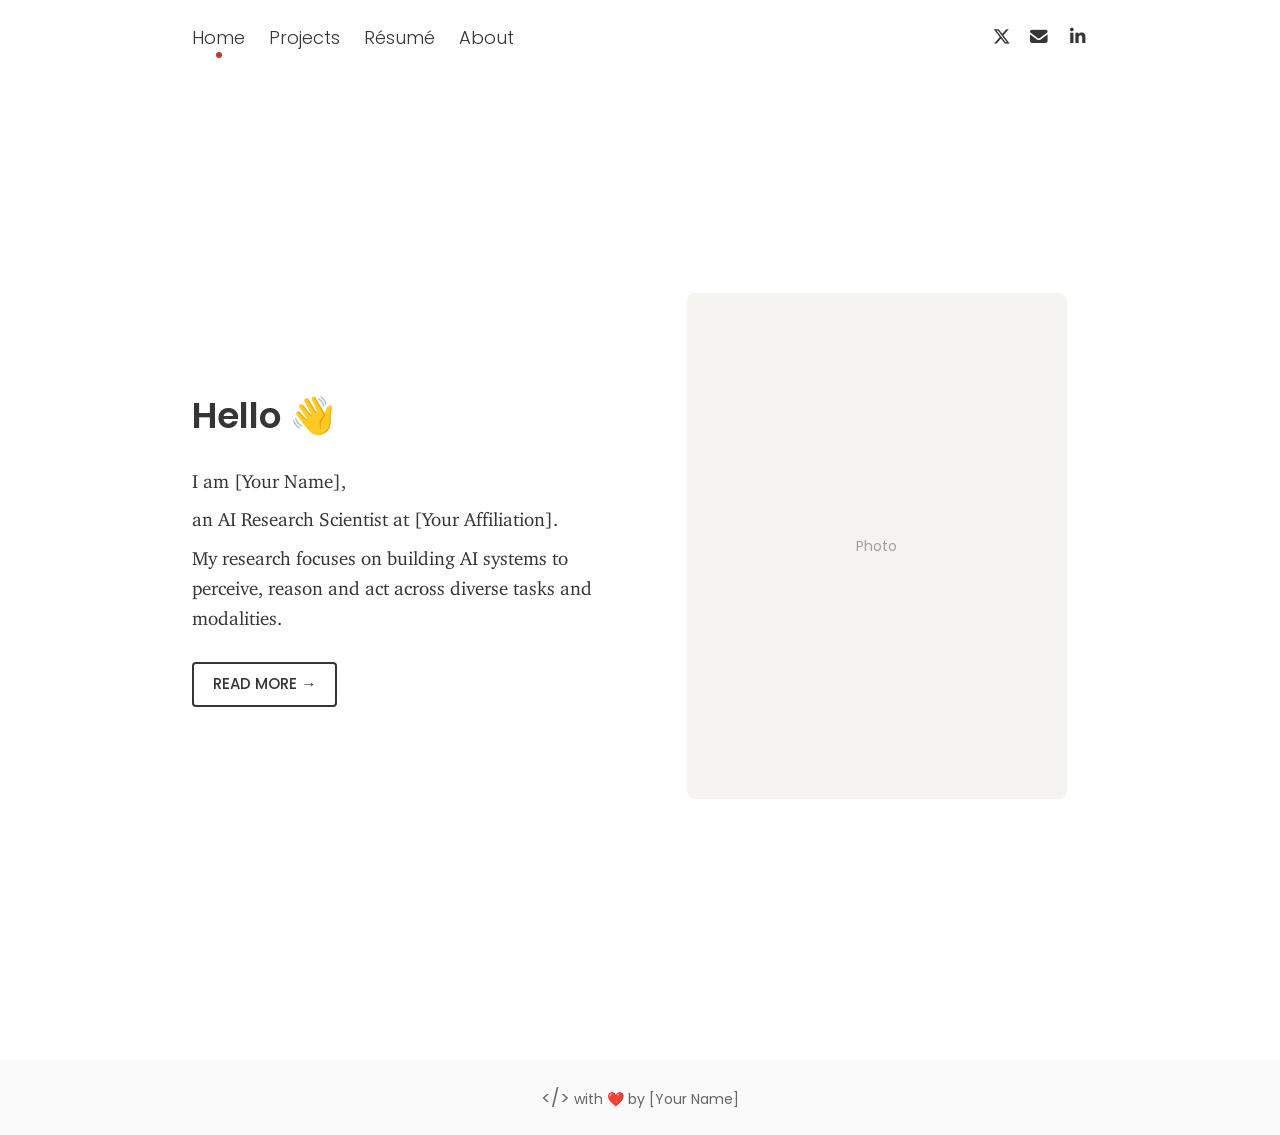
==== index.html @ 0df4745b "update" ====
<!DOCTYPE html>
<html lang="en">
<head>
  <meta charset="UTF-8">
  <meta name="viewport" content="width=device-width, initial-scale=1.0">
  <title>Home</title>
  <link rel="stylesheet" type="text/css" media="all" href="assets/stylesheets/main_free.css" />
  <link rel="stylesheet" type="text/css" media="all" href="clarity/clarity.css" />
  <link rel="stylesheet" type="text/css" media="all" href="assets/stylesheets/home.css" />
  <link href="assets/fontawesome-free-7.2.0-web/css/all.min.css" rel="stylesheet">
</head>
<body>
  <!-- Top navigation -->
  <nav class="home-nav">
    <ul class="home-nav-links">
      <li><a href="index.html" class="active">Home</a></li>
      <li><a href="projects.html">Projects</a></li>
      <li><a href="resume.html">Résumé</a></li>
      <li><a href="about.html">About</a></li>
    </ul>
    <div class="home-nav-social">
      <a href="https://twitter.com" aria-label="Twitter"><i class="fa-brands fa-x-twitter"></i></a>
      <a href="mailto:your@email.com" aria-label="Email"><i class="fa-solid fa-envelope"></i></a>
      <a href="https://linkedin.com" aria-label="LinkedIn"><i class="fa-brands fa-linkedin-in"></i></a>
    </div>
  </nav>

  <!-- Hero: intro left, image right -->
  <main class="home-hero">
    <div class="home-hero-intro">
      <h1>Hello 👋</h1>
      <p class="lead">I am [Your Name],</p>
      <p class="lead">an AI Research Scientist at [Your Affiliation].</p>
      <p class="lead">My research focuses on building AI systems to perceive, reason and act across diverse tasks and modalities.</p>
      <a href="about.html" class="read-more">READ MORE →</a>
    </div>
    <div class="home-hero-image">
      <!-- 占位符：替换为你的照片后删除 .placeholder 块，使用下面的 img 标签 -->
      <div class="placeholder">Photo</div>
      <!-- <img src="assets/figures/photo.jpg" alt="Your photo"> -->
    </div>
  </main>

  <footer class="home-footer">
    <a href="https://github.com/lorenmt/clarity-template">&lt;/&gt;</a> with ❤️ by [Your Name]
  </footer>
</body>
</html>
---- assets/stylesheets/main_free.css ----
@import url("https://fonts.googleapis.com/css2?family=Fira+Code:wght@400;500;600;700&display=swap");
@import url("https://fonts.googleapis.com/css2?family=Poppins:ital,wght@0,100;0,200;0,300;0,400;0,500;0,600;0,700;0,800;0,900;1,100;1,200;1,300;1,400;1,500;1,600;1,700;1,800;1,900&display=swap");
@font-face {
  font-family: "Charter";
  font-style: normal;
  font-weight: normal;
  src: url("../fonts/Charter/charter_regular.woff2") format("woff2");
}
@font-face {
  font-family: "Charter";
  font-style: italic;
  font-weight: normal;
  src: url("../fonts/Charter/charter_italic.woff2") format("woff2");
}
@font-face {
  font-family: "Charter";
  font-style: normal;
  font-weight: bold;
  src: url("../fonts/Charter/charter_bold.woff2") format("woff2");
}
@font-face {
  font-family: "Charter";
  font-style: italic;
  font-weight: bold;
  src: url("../fonts/Charter/charter_bold_italic.woff2") format("woff2");
}
a, abbr, acronym, address, applet, article, aside, audio, b, big, blockquote, body, canvas, caption, center, cite, code, dd, del, details, dfn, div, dl, dt, em, fieldset, figcaption, figure, footer, form, h1, h2, h3, h4, h5, h6, header, hgroup, html, i, iframe, img, ins, kbd, label, legend, li, mark, menu, nav, object, ol, p, pre, q, s, samp, section, small, span, strike, strong, sub, summary, sup, table, tbody, td, tfoot, th, thead, time, tr, tt, u, ul, var, video {
  margin: 0;
  padding: 0;
  border: 0;
  outline: 0;
  font: inherit;
  vertical-align: baseline;
}

article, aside, details, figcaption, figure, footer, header, hgroup, menu, nav, section {
  display: block;
}

body {
  background-color: white;
  display: flex;
  flex-direction: column;
  min-height: 100vh;
}

h1, h2, h3, h4, h5, h6, p, a, code, pre, ol, ul, li {
  color: #353535;
  line-height: 1.6;
  font-weight: 300;
  font-size: 18px;
  font-family: "Poppins", serif;
}

a {
  text-underline-offset: 1px;
  color: inherit;
  font-family: inherit;
  font-size: inherit;
  font-weight: inherit;
}
a:hover {
  color: inherit;
}

b {
  font-weight: 600;
}

em {
  font-style: italic;
}

sub {
  font-weight: inherit;
  font-size: 0.65em;
  position: relative;
  top: 0.3em;
}

sup {
  font-weight: inherit;
  font-size: 0.65em;
  position: relative;
  top: -0.5em;
}

hr {
  border: 0;
  height: 0;
  border-top: 1px solid rgb(0, 0, 0);
  border-bottom: 1px solid rgba(255, 255, 255, 0.1);
}
hr.hard {
  border-top: 1px solid rgba(0, 0, 0, 0.5);
}
hr.soft {
  border-top: 1px solid rgba(0, 0, 0, 0.1);
}

img {
  width: 100%;
  margin: 0 auto;
  display: block;
}

video {
  width: 100%;
  margin: 0 auto;
  display: block;
}

svg {
  width: 100%;
}

.container {
  padding-right: calc(6vw - (100vw - 100%));
  padding-left: 6vw;
  flex: 1;
}

::-moz-selection {
  color: white;
  background: #353535;
}

::selection {
  color: white;
  background: #353535;
}

@media screen and (max-width: 769px) {
  a, p, td, th, tr, code, pre, ol, ul, li, div {
    font-size: 15px;
  }
  h1 {
    font-size: 24px;
    line-height: 1.2;
    padding: 1.5vh 0;
    font-weight: 700;
  }
  h1.title {
    font-weight: 500;
    font-size: 26px;
  }
  h2 {
    line-height: 1.2;
    padding: 1.5vh 0;
    font-weight: 700;
    font-size: 18px;
  }
  h3 {
    font-weight: 700;
    line-height: 1.2;
    padding: 1.5vh 0;
    font-size: 17px;
  }
}
@media screen and (min-width: 769px) {
  .container {
    padding-right: calc(8.5vw - (100vw - 100%));
    padding-left: 8.5vw;
  }
  a, p, td, th, tr, code, pre, ol, ul, li, div {
    font-size: 16px;
  }
  h1 {
    font-size: 24px;
    line-height: 1.2;
    padding: 2vh 0;
    font-weight: 700;
  }
  h1.title {
    padding: 0 0 1vh;
    font-weight: 500;
    font-size: 26px;
  }
  h2 {
    line-height: 1.2;
    padding: 2vh 0;
    font-weight: 700;
    font-size: 18px;
  }
  h3 {
    font-weight: 700;
    line-height: 1.2;
    padding: 2vh 0;
    font-size: 17px;
  }
}
@media screen and (min-width: 992px) {
  .container {
    padding-right: calc(12vw - (100vw - 100%));
    padding-left: 12vw;
  }
  a, p, td, th, tr, code, pre, ol, ul, li, div {
    font-size: 16px;
  }
  h1 {
    font-size: 24px;
    line-height: 1.2;
    padding: 1vh 0;
    font-weight: 700;
  }
  h1.title {
    padding: 0 0 1vh;
    font-weight: 500;
    font-size: 26px;
  }
  h2 {
    line-height: 1.2;
    padding: 1vh 0;
    font-weight: 700;
    font-size: 18px;
  }
  h3 {
    font-weight: 700;
    line-height: 1.2;
    padding: 1vh 0;
    font-size: 17px;
  }
}
@media screen and (min-width: 1200px) {
  .container {
    padding-right: calc(15vw - (100vw - 100%));
    padding-left: 15vw;
  }
  a, p, td, th, tr, code, pre, ol, ul, li, div {
    font-size: 17px;
  }
  h1 {
    font-size: 30px;
    line-height: 1.2;
    padding: 1vh 0;
    font-weight: 700;
  }
  h1.title {
    padding: 0 0 1vh;
    font-weight: 500;
    font-size: 30px;
  }
  h2 {
    line-height: 1.2;
    padding: 1vh 0;
    font-weight: 700;
    font-size: 24px;
  }
  h3 {
    font-weight: 700;
    line-height: 1.2;
    padding: 1vh 0;
    font-size: 18px;
  }
}
@media screen and (min-width: 1600px) {
  .container {
    padding-right: calc(18vw - (100vw - 100%));
    padding-left: 18vw;
  }
  a, p, td, th, tr, code, pre, ol, ul, li, div {
    font-size: 18px;
  }
  h1 {
    font-size: 30px;
    line-height: 1.2;
    padding: 1.75vh 0;
    font-weight: 700;
  }
  h1.title {
    padding: 0 0 1vh;
    font-weight: 500;
    font-size: 36px;
  }
  h2 {
    line-height: 1.2;
    padding: 1.5vh 0;
    font-weight: 700;
    font-size: 24px;
  }
  h3 {
    font-weight: 700;
    line-height: 1.2;
    padding: 1.5vh 0;
    font-size: 18px;
  }
}
@media screen and (min-width: 2000px) {
  .container {
    padding-right: calc(22vw - (100vw - 100%));
    padding-left: 22vw;
  }
  a, p, td, th, tr, code, pre, ol, ul, li, div {
    font-size: 18px;
  }
  h1 {
    font-size: 30px;
    line-height: 1.2;
    padding: 1.75vh 0;
    font-weight: 700;
  }
  h1.title {
    padding: 0 0 1vh;
    font-weight: 500;
    font-size: 36px;
  }
  h2 {
    line-height: 1.2;
    padding: 1.5vh 0;
    font-weight: 700;
    font-size: 24px;
  }
  h3 {
    font-weight: 700;
    line-height: 1.2;
    padding: 1.5vh 0;
    font-size: 18px;
  }
}
@media screen and (min-width: 2400px) {
  .container {
    padding-right: calc(24vw - (100vw - 100%));
    padding-left: 24vw;
  }
  a, p, td, th, tr, code, pre, ol, ul, li, div {
    font-size: 20px;
  }
  h1 {
    font-size: 30px;
    line-height: 1.2;
    padding: 1.75vh 0;
    font-weight: 700;
  }
  h1.title {
    padding: 0 0 1vh;
    font-weight: 500;
    font-size: 36px;
  }
  h2 {
    line-height: 1.2;
    padding: 1.5vh 0;
    font-weight: 700;
    font-size: 24px;
  }
  h3 {
    font-weight: 700;
    line-height: 1.2;
    padding: 1.5vh 0;
    font-size: 20px;
  }
}
@media screen and (min-width: 3200px) {
  .container {
    padding-right: calc(32vw - (100vw - 100%));
    padding-left: 28vw;
  }
}
footer {
  padding: 3vh 0px;
  background-color: #fafafa;
}
footer span {
  padding: 0 1px;
  font-size: 0.85em;
}
footer p {
  font-style: italic;
}

@media screen and (min-width: 992px) {
  footer {
    padding: 3vh 0px;
    background-color: #fafafa;
  }
}
@media screen and (min-width: 1200px) {
  footer {
    padding: 4vh 0px;
    background-color: #fafafa;
  }
}
@media screen and (min-width: 1600px) {
  footer {
    padding: 5vh 0px;
  }
}
/* ======================== Blog ===================== */
div.container.blog#first-content {
  padding-top: 2vh;
  background-color: #f6f6f6;
}
div.container.blog#first-content div.blog-title {
  display: grid;
  grid-template-columns: 1fr;
  grid-row: 50vh;
}
div.container.blog#first-content div.blog-title.white * {
  color: white;
}
div.container.blog#first-content div.blog-title.white *::-moz-selection {
  color: #353535 !important;
  background: white !important;
}
div.container.blog#first-content div.blog-title.white *::selection {
  color: #353535 !important;
  background: white !important;
}
div.container.blog#first-content div.blog-title.white * .link * {
  color: #f4f3ef !important;
}
div.container.blog#first-content div.blog-title.white * .info p {
  color: #f4f3ef !important;
}
div.container.blog#first-content div.blog-title .blog-intro {
  display: flex;
  flex-direction: column;
  justify-content: space-between;
  padding: 2vh 0;
}
div.container.blog#first-content div.blog-title .blog-intro p.author {
  padding: 4px 0;
  font-weight: 500;
  font-style: italic;
  line-height: 1.2;
}
div.container.blog#first-content div.blog-title .blog-intro p.abstract {
  font-family: "Poppins";
  font-weight: 400;
  padding: 1vh 0;
}
div.container.blog#first-content div.blog-title .blog-intro .info p {
  padding: 10px 0 0 0;
  letter-spacing: 1px;
  text-transform: uppercase;
  color: #353535;
  font-weight: 600;
  font-size: 0.95em;
}
div.container.blog#first-content div.blog-title .blog-cover {
  position: relative;
  display: flex;
  align-items: center;
  justify-content: flex-end;
  padding: 2vh 0;
}
div.container.blog#first-content div.blog-title .blog-cover img.foreground {
  position: relative;
  z-index: 2;
  padding: 0 !important;
}
div.container.blog#first-content div.blog-title .blog-cover img.background {
  position: absolute;
  z-index: 1;
  filter: blur(24px);
  padding: 0 !important;
}

div.container.blog p.text {
  padding: 1.5vh 0;
  font-family: "Charter", sans-serif;
}
div.container.blog p.text:last-child {
  padding-bottom: 0;
}
div.container.blog ul, div.container.blog ol {
  font-family: inherit;
  font-style: inherit;
  font-weight: inherit;
  padding: 0;
}
div.container.blog ul li p.text, div.container.blog ol li p.text {
  padding: 0vh 0 1.5vh 0 !important;
}
div.container.blog p.caption {
  padding: 1vh 0;
  font-weight: 500;
  line-height: 1.2;
  font-size: 90%;
}
div.container.blog p.caption b {
  font-weight: 700 !important;
}
div.container.blog p.caption a {
  font-size: inherit;
  color: inherit;
}
div.container.blog p.caption.inline {
  padding: 1.5vh 0 !important;
  font-style: italic;
}
div.container.blog p.caption.inline.center {
  text-align: center;
}
div.container.blog p.caption.comment {
  padding: 0 2vw 1vh;
}
div.container.blog p.caption.selection {
  line-height: 1;
}
div.container.blog img {
  padding-bottom: 1vh;
}
div.container.blog.first {
  margin-top: 1.5vh;
}
div.container.blog.main {
  padding: 0.5vh 6vw;
}
div.container.blog.main.comment .content-comment {
  display: none;
}
div.container.blog.main.inline {
  padding-top: 0;
  padding-bottom: 1vh;
}
div.container.blog.large {
  padding: 0.5vh 6vw;
}
div.container.blog.large.inline {
  padding-top: 0;
  padding-bottom: 1vh;
}
div.container.blog.extra-large {
  padding: 0.5vh 6vw;
}
div.container.blog.extra-large.inline {
  padding-top: 0;
  padding-bottom: 1vh;
}
div.container.blog.extra-extra-large {
  padding: 0.5vh 6vw;
}
div.container.blog.extra-extra-large.inline {
  padding-top: 0;
  padding-bottom: 1vh;
}
div.container.blog.max {
  padding: 0.5vh 0vw;
}
div.container.blog.max.inline {
  padding-top: 0;
  padding-bottom: 1vh;
}
div.container.blog.gray {
  background-color: #f6f6f6;
}
div.container.blog.gray p.caption {
  padding-bottom: 0;
}
div.container.blog.gray-linear {
  background: linear-gradient(to bottom, #f6f6f6 0%, white 10%, white 90%, #f6f6f6 100%);
}
div.container.blog.gray-linear p.caption {
  padding-bottom: 0;
}

@media screen and (min-width: 769px) {
  div.container.blog#first-content {
    padding-top: 3vh;
  }
  div.container.blog#first-content div.blog-title {
    grid-template-columns: 1fr 1fr;
    -moz-column-gap: 2vw;
         column-gap: 2vw;
  }
  div.container.blog#first-content div.blog-title .blog-cover {
    margin: 0 0 0 auto;
    width: 90%;
    padding: 3vh 0;
  }
  div.container.blog#first-content div.blog-title .blog-intro {
    display: flex;
    flex-direction: column;
    justify-content: space-between;
    padding: 3vh 0;
  }
  div.container.blog#first-content div.blog-title.no-cover {
    grid-template-columns: 1fr;
  }
  div.container.blog#first-content div.blog-title.no-cover .blog-intro {
    padding: 6vh 6vw;
  }
  div.container.blog#first-content div.blog-title.no-cover h1 {
    padding: 0 2%;
    text-align: center;
  }
  div.container.blog#first-content div.blog-title.no-cover p.author {
    padding: 10px 2%;
    text-align: center;
  }
  div.container.blog#first-content div.blog-title.no-cover .info {
    display: flex;
    justify-content: space-around;
  }
  div.container.blog.first {
    margin-top: 2vh;
  }
  div.container.blog.main {
    padding: 1vh 15vw;
  }
  div.container.blog.main.comment {
    padding-left: 15vw;
    padding-right: 0vw;
    display: grid;
    grid-template-columns: 70vw 13vw;
  }
  div.container.blog.main.comment .content-comment {
    display: none;
  }
  div.container.blog.large {
    padding: 1vh 10vw;
  }
  div.container.blog.extra-large {
    padding: 1vh 8vw;
  }
  div.container.blog.extra-extra-large {
    padding: 1vh 8vw;
  }
}
@media screen and (min-width: 992px) {
  div.container.blog#first-content {
    padding-top: 4vh;
  }
  div.container.blog#first-content div.blog-title {
    grid-template-columns: 1fr 1fr;
    grid-row: 75vh;
    -moz-column-gap: 3vw;
         column-gap: 3vw;
  }
  div.container.blog#first-content div.blog-title .blog-intro {
    display: flex;
    flex-direction: column;
    justify-content: space-between;
    padding: 3vh 0;
  }
  div.container.blog#first-content div.blog-title.no-cover {
    grid-template-columns: 1fr;
  }
  div.container.blog#first-content div.blog-title.no-cover .blog-intro {
    padding: 6vh 7.5vw;
  }
  div.container.blog#first-content div.blog-title .blog-cover {
    padding: 3vh 0;
  }
  div.container.blog.first {
    margin-top: 3vh;
  }
  div.container.blog.main {
    padding: 1.5vh 20vw;
  }
  div.container.blog.main.comment {
    padding-left: 20vw;
    padding-right: 0vw;
    display: grid;
    grid-template-columns: 60vw 18vw;
  }
  div.container.blog.main.comment .content-comment {
    display: none;
  }
  div.container.blog.large {
    padding: 1.5vh 15vw;
  }
  div.container.blog.extra-large {
    padding: 1.5vh 8.5vw;
  }
  div.container.blog.extra-extra-large {
    padding: 1.5vh 8.5vw;
  }
}
@media screen and (min-width: 1200px) {
  div.container.blog#first-content {
    padding-top: 6vh;
  }
  div.container.blog#first-content div.blog-title {
    grid-template-columns: 1fr 1fr;
    grid-row: 75vh;
    -moz-column-gap: 4vw;
         column-gap: 4vw;
  }
  div.container.blog#first-content div.blog-title .blog-intro {
    padding: 5vh 0;
  }
  div.container.blog#first-content div.blog-title .blog-intro p {
    padding: 1.5vh 0;
  }
  div.container.blog#first-content div.blog-title.no-cover {
    grid-template-columns: 1fr;
  }
  div.container.blog#first-content div.blog-title.no-cover .blog-intro {
    padding: 6vh 9vw;
  }
  div.container.blog#first-content div.blog-title .blog-cover {
    padding: 5vh 0;
  }
  div.container.blog.first {
    margin-top: 4vh;
  }
  div.container.blog.main {
    padding: 2vh 24vw;
  }
  div.container.blog.main.comment {
    padding-left: 24vw;
    padding-right: 0vw;
    display: grid;
    grid-template-columns: 60vw 18vw;
  }
  div.container.blog.main.comment .content-comment {
    display: block;
  }
  div.container.blog.large {
    padding: 2vh 16vw;
  }
  div.container.blog.extra-large {
    padding: 2vh 12vw;
  }
  div.container.blog.extra-extra-large {
    padding: 2vh 12vw;
  }
}
@media screen and (min-width: 1600px) {
  div.container.blog#first-content div.blog-title {
    grid-template-columns: 1fr 1fr;
    grid-row: 75vh;
    -moz-column-gap: 4vw;
         column-gap: 4vw;
  }
  div.container.blog#first-content div.blog-title .blog-intro {
    padding: 5vh 0;
  }
  div.container.blog#first-content div.blog-title .blog-intro p {
    padding: 1.5vh 0;
  }
  div.container.blog#first-content div.blog-title.no-cover {
    grid-template-columns: 1fr;
  }
  div.container.blog#first-content div.blog-title.no-cover .blog-intro {
    padding: 6vh 9vw;
  }
  div.container.blog#first-content div.blog-title .blog-cover {
    padding: 5vh 0;
  }
  div.container.blog.first {
    margin-top: 5vh;
  }
  div.container.blog.main {
    padding: 2vh 27vw;
  }
  div.container.blog.main.comment {
    padding-left: 27vw;
    padding-right: 0vw;
    display: grid;
    grid-template-columns: 50vw 23vw;
  }
  div.container.blog.large {
    padding: 2vh 22vw;
  }
  div.container.blog.extra-large {
    padding: 2vh 18vw;
  }
  div.container.blog.extra-extra-large {
    padding: 2vh 14vw;
  }
}
@media screen and (min-width: 2000px) {
  div.container.blog#first-content div.blog-title {
    grid-template-columns: 1fr 1fr;
    grid-row: 65vh;
    -moz-column-gap: 5vw;
         column-gap: 5vw;
  }
  div.container.blog#first-content div.blog-title .blog-intro {
    padding: 5vh 0;
  }
  div.container.blog#first-content div.blog-title .blog-intro p {
    padding: 1.5vh 0;
  }
  div.container.blog#first-content div.blog-title.no-cover {
    grid-template-columns: 1fr;
  }
  div.container.blog#first-content div.blog-title.no-cover .blog-intro {
    padding: 6vh 8vw;
  }
  div.container.blog#first-content div.blog-title .blog-cover {
    padding: 5vh 0;
  }
  div.container.blog.first {
    margin-top: 5vh;
  }
  div.container.blog.main {
    padding: 2vh 30vw;
  }
  div.container.blog.main.comment {
    padding-left: 30vw;
    padding-right: 0vw;
    display: grid;
    grid-template-columns: 50vw 23vw;
  }
  div.container.blog.large {
    padding: 2vh 26vw;
  }
  div.container.blog.extra-large {
    padding: 2vh 22vw;
  }
  div.container.blog.extra-extra-large {
    padding: 2vh 16vw;
  }
}
@media screen and (min-width: 2400px) {
  div.container.blog#first-content div.blog-title {
    grid-template-columns: 1fr 1fr;
    grid-row: 65vh;
    -moz-column-gap: 6vw;
         column-gap: 6vw;
  }
  div.container.blog#first-content div.blog-title .blog-intro {
    padding: 5vh 0;
  }
  div.container.blog#first-content div.blog-title .blog-intro p {
    padding: 1.5vh 0;
  }
  div.container.blog#first-content div.blog-title.no-cover {
    grid-template-columns: 1fr;
  }
  div.container.blog#first-content div.blog-title.no-cover .blog-intro {
    padding: 6vh 8vw;
  }
  div.container.blog#first-content div.blog-title .blog-cover {
    padding: 5vh 0;
  }
  div.container.blog.first {
    margin-top: 5vh;
  }
  div.container.blog.main {
    padding: 2vh 32vw;
  }
  div.container.blog.main.comment {
    padding-left: 32vw;
    padding-right: 0vw;
    display: grid;
    grid-template-columns: 50vw 23vw;
  }
  div.container.blog.large {
    padding: 2vh 28vw;
  }
  div.container.blog.extra-large {
    padding: 2vh 24vw;
  }
  div.container.blog.extra-extra-large {
    padding: 2vh 18vw;
  }
}
@media screen and (min-width: 3200px) {
  div.container.blog#first-content div.blog-title {
    grid-template-columns: 1fr 1fr;
    grid-row: 75vh;
    -moz-column-gap: 7vw;
         column-gap: 7vw;
  }
  div.container.blog#first-content div.blog-title .blog-intro {
    padding: 5vh 0;
  }
  div.container.blog#first-content div.blog-title .blog-intro p {
    padding: 1.5vh 0;
  }
  div.container.blog#first-content div.blog-title.no-cover {
    grid-template-columns: 1fr;
  }
  div.container.blog#first-content div.blog-title.no-cover .blog-intro {
    padding: 6vh 10vw;
  }
  div.container.blog#first-content div.blog-title .blog-cover {
    padding: 5vh 0;
  }
  div.container.blog.first {
    margin-top: 5vh;
  }
  div.container.blog.main {
    padding: 2vh 38vw;
  }
  div.container.blog.main.comment {
    padding-left: 38vw;
    padding-right: 0vw;
    display: grid;
    grid-template-columns: 50vw 23vw;
  }
  div.container.blog.large {
    padding: 2vh 32vw;
  }
  div.container.blog.extra-large {
    padding: 2vh 28vw;
  }
  div.container.blog.extra-extra-large {
    padding: 2vh 22vw;
  }
}
/* ======================== Button ===================== */
input[type=submit], input[type=reset], input[type=button],
button, .button {
  background-color: #ececec;
  border-radius: 10px;
  padding: 0.75em 1em;
  margin-bottom: 10px;
  color: #353535;
  cursor: pointer;
  display: inline-flex;
  align-items: center;
  justify-content: center;
  font-size: 0.7em;
  font-weight: 700;
  font-family: "Poppins", sans-serif;
  letter-spacing: 0.075em;
  text-decoration: none;
  text-transform: uppercase;
  -webkit-user-select: none;
     -moz-user-select: none;
          user-select: none;
}
input[type=submit]:hover, input[type=reset]:hover, input[type=button]:hover,
button:hover, .button:hover {
  background-color: #ececec;
  opacity: 0.8;
  color: #353535;
}
input[type=submit]:active, input[type=reset]:active, input[type=button]:active,
button:active, .button:active {
  opacity: 0.5;
  background-color: #ececec;
  color: #353535;
}
input[type=submit].icon i, input[type=reset].icon i, input[type=button].icon i,
button.icon i, .button.icon i {
  font-size: 1.2em;
  padding-left: 0.5em;
  padding-bottom: 1px;
}
input[type=submit].project, input[type=reset].project, input[type=button].project,
button.project, .button.project {
  text-transform: none;
  letter-spacing: 0;
  font-weight: 600;
  height: 0.75em;
  padding: 0.6em;
  font-size: 1em;
  color: #353535;
}
input[type=submit].project.white, input[type=reset].project.white, input[type=button].project.white,
button.project.white, .button.project.white {
  color: #f4f3ef;
}

@media screen and (max-width: 992px) {
  input[type=submit], input[type=reset], input[type=button],
  button, .button {
    font-size: 0.6em;
  }
  input[type=submit].icon i, input[type=reset].icon i, input[type=button].icon i,
  button.icon i, .button.icon i {
    font-size: 1.2em;
  }
}
/* ======================== Slide Menu ===================== */
.slide-menu {
  display: table;
  margin: 0 auto;
  padding-bottom: 2vh;
}
.slide-menu .dots {
  margin-bottom: -10px;
  -webkit-user-select: none;
     -moz-user-select: none;
          user-select: none;
}
.slide-menu .dots .dot {
  position: relative;
  -webkit-appearance: none;
     -moz-appearance: none;
          appearance: none;
  display: inline-block;
  background-color: #c6c6c6;
  cursor: pointer;
  width: 10px;
  height: 10px;
  border-radius: 50%;
  margin: 15px;
  transition: all 0.2s ease-in-out;
}
.slide-menu .dots .dot:after {
  content: "";
  position: absolute;
  left: -15px;
  top: -15px;
  width: 40px;
  height: 40px;
  border-radius: 50%;
}
.slide-menu .dots .dot:hover {
  transform: scale(1.4);
}
.slide-menu .dots .dot.active {
  background-color: #E2a3a3;
  transform: scale(1.4);
}

/* ======================== Table ===================== */
.table-wrapper {
  overflow: scroll;
  scrollbar-width: none; /* Firefox */
  -ms-overflow-style: none; /* Internet Explorer 10+ */
  padding-bottom: 1vh;
}

.table-wrapper::-webkit-scrollbar { /* WebKit */
  width: 0;
  height: 0;
}

table {
  margin: 0.5vh 0;
  width: 100%;
  font-family: "Poppins", sans-serif;
}
table a {
  font-size: inherit;
}
table th, table td {
  font-size: 85%;
}
table th b, table td b {
  font-weight: 900;
}
table thead {
  font-weight: 700;
}
table tbody tr {
  border: solid 1px #404041;
  border-left: 0;
  border-right: 0;
}
table tbody tr:nth-child(2n+1) {
  background-color: #ececec;
}
table tbody tr:first-child {
  border-top: solid 2px white;
}
table tbody tr:last-child {
  border-bottom: solid 2px white;
}
table tbody tr td.gray {
  background-color: #ececec !important;
}
table tbody tr td.nogray {
  background-color: #f6f6f6 !important;
}
table tbody.center td {
  text-align: center;
}
table thead.center th {
  text-align: center;
}
table td {
  color: #353535;
  padding: 0.5em 0.5em;
}
table th {
  color: #666667;
  padding: 0 0.5em 0.25em 0.5em;
  text-align: left;
}
table tfoot {
  border-top: solid 2px white;
}
table.alt {
  border-collapse: separate;
}
table.alt tbody tr td {
  border: solid 1px white;
  border-left-width: 0;
  border-top-width: 0;
}
table.alt tbody tr td:first-child {
  border-left-width: 1px;
}
table.alt tbody tr:first-child td {
  border-top-width: 1px;
}
table.alt thead {
  border-bottom: 0;
}
table.alt tfoot {
  border-top: 0;
}

/* ======================== Code ===================== */
code {
  background-color: rgba(230, 235, 237, 0.25);
  border-radius: 10px;
  border: solid 1px #c6c6c6;
  font-family: "Fira Code", monospace;
  margin: 0 0.25em;
  padding: 0.25em 0.65em;
  color: #666667;
  font-size: 75% !important;
}

pre {
  font-family: "Fira Code", monospace;
  position: relative;
}

pre code {
  background-color: #fafafa !important;
  display: block;
  padding: 1.5vh 1.5vw !important;
  overflow-x: auto;
}

.code-copy-btn {
  position: absolute;
  top: 10px;
  right: 12px;
  background-color: #ececec;
  border-radius: 8px;
  padding: 0.75em 0.5em;
  color: #353535;
  cursor: pointer;
  display: inline-flex;
  align-items: center;
  justify-content: center;
  font-size: 0.7em;
  font-weight: 700;
  font-family: "Poppins", sans-serif;
  letter-spacing: 0.075em;
  text-decoration: none;
  text-transform: uppercase;
  -webkit-user-select: none;
     -moz-user-select: none;
          user-select: none;
  border: none;
  z-index: 10;
  gap: 0;
}
.code-copy-btn:hover {
  background-color: #ececec;
  opacity: 0.8;
  color: #353535;
}
.code-copy-btn:active {
  opacity: 0.5;
  background-color: #ececec;
  color: #353535;
}
.code-copy-btn.copied {
  padding: 0.75em 0.7em;
}
.code-copy-btn.copied .copy-text {
  max-width: 6em;
  opacity: 1;
  margin-left: 0.35em;
}
.code-copy-btn.copied i {
  padding-right: 0em;
  padding-left: 0em;
}
.code-copy-btn i {
  font-size: 1em;
  padding: 0 0.3em 1px 0.3em;
  display: inline-block;
  line-height: 1;
}
.code-copy-btn .copy-text {
  display: inline-block;
  max-width: 0;
  opacity: 0;
  overflow: hidden;
  white-space: nowrap;
  margin-left: 0;
  font-size: 0.9em;
  font-weight: 500;
  line-height: 1;
  text-indent: 0;
  transition: max-width 0.4s ease, opacity 0.4s ease, margin-left 0.4s ease;
}

/* ======================== Selection ===================== */
select {
  border-color: transparent;
  border-radius: 5px;
  padding: 5px 3px;
  background-color: #ececec;
  display: inline;
  line-height: inherit;
  font-size: inherit;
  font-style: inherit;
  font-weight: inherit;
  font-family: inherit;
  color: inherit;
  border: 0;
  outline: none;
  margin: inherit;
  height: 30px;
  text-underline-offset: 1px;
  width: inherit;
}
select option {
  white-space: nowrap;
  overflow: hidden;
}
select:hover {
  cursor: pointer;
}
select:after {
  content: "";
  position: absolute;
  right: 10px;
  top: 3px;
  width: 0;
  height: 0;
  border-left: 10px solid transparent;
  border-right: 10px solid transparent;
  border-top: 10px solid #333;
}

/* ======================== Slider Display ===================== */
.slider-container {
  box-shadow: none;
  outline: none;
  --divider-width: 1px;
  --divider-color: #000;
  --default-handle-width: clamp(10px, 5vw, 40px);
  --default-handle-color: #000;
}
.slider-container.white {
  --divider-color: #fff;
  --default-handle-color: #fff;
}
.slider-container img {
  padding: 0 !important;
}

.before, .after {
  margin: 0;
}

.before figcaption {
  left: 8px;
}

.after figcaption {
  right: 8px;
}

.before figcaption,
.after figcaption {
  font-size: 90%;
  font-family: "Poppins";
  background: transparent;
  color: #353535;
  padding: 8px;
  position: absolute;
  top: 99%;
  transform: translateY(-100%);
  line-height: 100%;
}
.before figcaption.white,
.after figcaption.white {
  color: #f4f3ef;
}

/* ======================== Video Control ===================== */
.video-control {
  display: flex;
  justify-content: center;
  padding: 5px 0;
  gap: 10px;
}

.video-speed {
  opacity: 0;
}
.video-speed.fade-in-out {
  animation: fadeInOut 1.4s linear forwards;
}

.video-caption {
  padding-top: 20px;
  display: flex;
  justify-content: space-between;
}

@keyframes fadeInOut {
  0% {
    opacity: 0;
  }
  50% {
    opacity: 1;
  }
  100% {
    opacity: 0;
  }
}
/* ======================== Slide Show Control ===================== */
.slideshow .navigation {
  display: flex;
  justify-content: center;
  padding: 20px 0;
  gap: 10px;
}

.slideshow .slider {
  position: relative;
  width: 100%;
  height: 440px;
  padding-bottom: 20px;
  overflow: hidden;
}
.slideshow .slider:hover {
  cursor: pointer;
}
.slideshow .slider .slider-item {
  width: 400px;
  height: auto;
  position: absolute;
  top: 0;
  left: 0;
  transition-timing-function: cubic-bezier(0.4, 0, 0.2, 1);
  overflow: hidden;
  padding-left: 40px;
}
.slideshow .slider .slider-item video {
  display: block;
  padding-bottom: 40px;
}

h1, h2, h3, h4, h5, h6, p, a, code, pre, ol, ul, li {
  line-height: 1.5;
}

@media screen and (max-width: 769px) {
  a, p, td, th, tr, code, pre, ol, ul, li, div {
    font-size: 15px;
  }
  h1 {
    font-size: 24px;
    line-height: 1.2;
    padding: 1.5vh 0;
    font-weight: 600;
  }
  h1.title {
    font-weight: 400;
    letter-spacing: 0px;
    font-size: 26px;
  }
  h2 {
    line-height: 1.2;
    padding: 1.5vh 0;
    font-weight: 600;
    font-size: 18px;
  }
  h3 {
    font-weight: 600;
    line-height: 1.2;
    padding: 1.5vh 0;
    font-size: 17px;
  }
}
@media screen and (min-width: 769px) {
  .container {
    padding-right: calc(8.5vw - (100vw - 100%));
    padding-left: 8.5vw;
  }
  a, p, td, th, tr, code, pre, ol, ul, li, div {
    font-size: 16px;
  }
  h1 {
    font-size: 24px;
    line-height: 1.2;
    padding: 2vh 0;
    font-weight: 600;
  }
  h1.title {
    padding: 0 0 1vh;
    font-weight: 400;
    letter-spacing: 0px;
    font-size: 26px;
  }
  h2 {
    line-height: 1.2;
    padding: 2vh 0;
    font-weight: 600;
    font-size: 18px;
  }
  h3 {
    font-weight: 600;
    line-height: 1.2;
    padding: 2vh 0;
    font-size: 17px;
  }
}
@media screen and (min-width: 992px) {
  .container {
    padding-right: calc(12vw - (100vw - 100%));
    padding-left: 12vw;
  }
  a, p, td, th, tr, code, pre, ol, ul, li, div {
    font-size: 17px;
  }
  h1 {
    font-size: 24px;
    line-height: 1.2;
    padding: 1vh 0;
  }
  h1.title {
    padding: 0 0 1vh;
    font-size: 26px;
  }
  h2 {
    padding: 1vh 0;
    font-size: 18px;
  }
  h3 {
    padding: 1vh 0;
    font-size: 17px;
  }
}
@media screen and (min-width: 1200px) {
  .container {
    padding-right: calc(15vw - (100vw - 100%));
    padding-left: 15vw;
  }
  a, p, td, th, tr, code, pre, ol, ul, li, div {
    font-size: 18px;
  }
  h1 {
    font-size: 26px;
    line-height: 1.2;
    padding: 1vh 0;
  }
  h1.title {
    padding: 0 0 1vh;
    font-size: 30px;
  }
  h2 {
    padding: 1vh 0;
    font-size: 20px;
  }
  h3 {
    padding: 1vh 0;
    font-size: 18px;
  }
}
@media screen and (min-width: 1600px) {
  .container {
    padding-right: calc(18vw - (100vw - 100%));
    padding-left: 18vw;
  }
  a, p, td, th, tr, code, pre, ol, ul, li, div {
    font-size: 20px;
  }
  h1 {
    font-size: 30px;
    line-height: 1.2;
    padding: 1.75vh 0;
  }
  h1.title {
    padding: 0 0 1vh;
    font-size: 36px;
  }
  h2 {
    padding: 1.5vh 0;
    font-size: 22px;
  }
  h3 {
    padding: 1.5vh 0;
    font-size: 20px;
  }
}
@media screen and (min-width: 2000px) {
  .container {
    padding-right: calc(22vw - (100vw - 100%));
    padding-left: 22vw;
  }
  a, p, td, th, tr, code, pre, ol, ul, li, div {
    font-size: 20px;
  }
  h1 {
    font-size: 30px;
    line-height: 1.2;
    padding: 1.75vh 0;
  }
  h1.title {
    padding: 0 0 1vh;
    font-size: 36px;
  }
  h2 {
    padding: 1.5vh 0;
    font-size: 24px;
  }
  h3 {
    padding: 1.5vh 0;
    font-size: 18px;
  }
}
@media screen and (min-width: 2400px) {
  .container {
    padding-right: calc(24vw - (100vw - 100%));
    padding-left: 24vw;
  }
  a, p, td, th, tr, code, pre, ol, ul, li, div {
    font-size: 22px;
  }
  h1 {
    font-size: 30px;
    line-height: 1.2;
    padding: 1.75vh 0;
  }
  h1.title {
    padding: 0 0 1vh;
    font-size: 36px;
  }
  h2 {
    padding: 1.5vh 0;
    font-size: 24px;
  }
  h3 {
    padding: 1.5vh 0;
    font-size: 20px;
  }
}
@media screen and (min-width: 3200px) {
  .container {
    padding-right: calc(32vw - (100vw - 100%));
    padding-left: 28vw;
  }
}
footer p {
  font-family: "Charter";
}

/* ======================== Blog ===================== */
div.container.blog#first-content div.blog-title .blog-intro p.author {
  padding: 4px 0 10px;
  font-family: "Poppins";
  font-style: italic;
  font-weight: 400;
  line-height: 1.2;
  font-size: 85%;
}
div.container.blog#first-content div.blog-title .blog-intro p.abstract {
  font-family: "Poppins";
  font-weight: 400;
  padding: 1vh 0;
  font-size: 85%;
  line-height: 1.6;
}
div.container.blog#first-content div.blog-title .blog-intro .info p {
  text-transform: uppercase;
  color: #353535;
  font-weight: 500;
  font-size: 85%;
}

div.container.blog p.text {
  padding: 1.5vh 0;
  font-family: "Charter", sans-serif;
}
div.container.blog p.text:last-child {
  padding-bottom: 0;
}
div.container.blog ul li p.text, div.container.blog ol li p.text {
  padding: 0vh 0 1vh 0 !important;
}
div.container.blog p.caption {
  padding: 1vh 0;
  font-weight: 400;
  line-height: 1.2;
  letter-spacing: 0px;
  font-size: 70%;
}
div.container.blog p.caption b {
  font-weight: 600 !important;
}

/* ======================== Button ===================== */
input[type=submit], input[type=reset], input[type=button],
button, .button {
  font-size: 0.65em;
  font-weight: 500;
}

/* ======================== Table ===================== */
table th b, table td b {
  font-weight: 500;
}
table thead {
  font-weight: 500;
}

/* ======================== Selection ===================== */
select {
  padding: 2px 2px;
}

/* ======================== Slider Display ===================== */
.before figcaption,
.after figcaption {
  font-size: 70%;
}/*# sourceMappingURL=main_free.css.map */
---- clarity/clarity.css ----
@import url("https://fonts.googleapis.com/css2?family=Fira+Code:wght@400;500;600;700&display=swap");
@import url("https://fonts.googleapis.com/css2?family=Poppins:ital,wght@0,100;0,200;0,300;0,400;0,500;0,600;0,700;0,800;0,900;1,100;1,200;1,300;1,400;1,500;1,600;1,700;1,800;1,900&display=swap");
@font-face {
  font-family: "Charter";
  font-style: normal;
  font-weight: normal;
  src: url("../fonts/Charter/charter_regular.woff2") format("woff2");
}
@font-face {
  font-family: "Charter";
  font-style: italic;
  font-weight: normal;
  src: url("../fonts/Charter/charter_italic.woff2") format("woff2");
}
@font-face {
  font-family: "Charter";
  font-style: normal;
  font-weight: bold;
  src: url("../fonts/Charter/charter_bold.woff2") format("woff2");
}
@font-face {
  font-family: "Charter";
  font-style: italic;
  font-weight: bold;
  src: url("../fonts/Charter/charter_bold_italic.woff2") format("woff2");
}
.columns-12 {
  display: grid;
  -moz-column-gap: 2vw;
       column-gap: 2vw;
  grid-template-columns: repeat(12, 1fr);
}

.columns-10 {
  display: grid;
  -moz-column-gap: 2vw;
       column-gap: 2vw;
  grid-template-columns: repeat(10, 1fr);
}

.columns-8 {
  display: grid;
  -moz-column-gap: 2vw;
       column-gap: 2vw;
  grid-template-columns: repeat(8, 1fr);
}

.columns-6 {
  display: grid;
  -moz-column-gap: 2vw;
       column-gap: 2vw;
  grid-template-columns: repeat(6, 1fr);
}

.columns-5 {
  display: grid;
  -moz-column-gap: 2vw;
       column-gap: 2vw;
  grid-template-columns: repeat(5, 1fr);
}

.columns-4 {
  display: grid;
  -moz-column-gap: 2vw;
       column-gap: 2vw;
  grid-template-columns: repeat(4, 1fr);
}

.columns-3 {
  display: grid;
  -moz-column-gap: 2vw;
       column-gap: 2vw;
  grid-template-columns: repeat(3, 1fr);
}

.columns-2 {
  display: grid;
  -moz-column-gap: 2vw;
       column-gap: 2vw;
  grid-template-columns: repeat(2, 1fr);
}

@media screen and (max-width: 992px) {
  .columns-12 {
    display: grid;
    -moz-column-gap: 2vw;
         column-gap: 2vw;
    grid-template-columns: repeat(6, 1fr);
  }
  .columns-10 {
    display: grid;
    -moz-column-gap: 2vw;
         column-gap: 2vw;
    grid-template-columns: repeat(5, 1fr);
  }
  .columns-8 {
    display: grid;
    -moz-column-gap: 2vw;
         column-gap: 2vw;
    grid-template-columns: repeat(4, 1fr);
  }
  .columns-6 {
    display: grid;
    -moz-column-gap: 2vw;
         column-gap: 2vw;
    grid-template-columns: repeat(3, 1fr);
  }
  .columns-5 {
    display: grid;
    -moz-column-gap: 2vw;
         column-gap: 2vw;
    grid-template-columns: repeat(3, 1fr);
  }
}
@media screen and (max-width: 769px) {
  .columns-12 {
    display: grid;
    -moz-column-gap: 2vw;
         column-gap: 2vw;
    grid-template-columns: repeat(3, 1fr);
  }
  .columns-2 {
    display: grid;
    -moz-column-gap: 2vw;
         column-gap: 2vw;
    grid-template-columns: repeat(1, 1fr);
  }
}/*# sourceMappingURL=clarity.css.map */
---- assets/stylesheets/home.css ----
/* Homepage: nav, hero (intro + image), footer */

/* ----- Navigation ----- */
.home-nav {
  display: flex;
  justify-content: space-between;
  align-items: center;
  padding: 1.5rem 6vw;
  position: absolute;
  top: 0;
  left: 0;
  right: 0;
  z-index: 10;
  background: transparent;
}

@media screen and (min-width: 769px) {
  .home-nav {
    padding: 1.5rem 8.5vw;
  }
}
@media screen and (min-width: 992px) {
  .home-nav {
    padding: 1.5rem 12vw;
  }
}
@media screen and (min-width: 1200px) {
  .home-nav {
    padding: 1.5rem 15vw;
  }
}

.home-nav-links {
  display: flex;
  gap: 1.5rem;
  list-style: none;
  margin: 0;
  padding: 0;
  font-family: "Poppins", sans-serif;
  font-size: 15px;
  font-weight: 500;
}

.home-nav-links a {
  color: #353535;
  text-decoration: none;
  position: relative;
  padding-bottom: 4px;
}

.home-nav-links a:hover {
  color: #353535;
}

.home-nav-links a.active::after {
  content: "";
  position: absolute;
  left: 50%;
  bottom: -4px;
  transform: translateX(-50%);
  width: 6px;
  height: 6px;
  border-radius: 50%;
  background: #c0392b;
}

.home-nav-social {
  display: flex;
  align-items: center;
  gap: 1rem;
}

.home-nav-social a {
  color: #353535;
  text-decoration: none;
  font-size: 1.1rem;
}

.home-nav-social a:hover {
  opacity: 0.7;
}

/* ----- Hero section (intro + image) ----- */
.home-hero {
  min-height: 100vh;
  display: grid;
  grid-template-columns: 1fr;
  align-items: center;
  padding: 5rem 6vw 3rem;
  background: #fff;
}

@media screen and (min-width: 769px) {
  .home-hero {
    padding: 5rem 8.5vw 3rem;
  }
}
@media screen and (min-width: 992px) {
  .home-hero {
    grid-template-columns: 1fr 1fr;
    gap: 4vw;
    padding: 6rem 12vw 4rem;
    align-items: center;
  }
}
@media screen and (min-width: 1200px) {
  .home-hero {
    padding: 6rem 15vw 4rem;
  }
}

.home-hero-intro h1 {
  font-family: "Poppins", sans-serif;
  font-weight: 600;
  font-size: clamp(26px, 4vw, 36px);
  margin: 0 0 1rem;
  color: #353535;
}

.home-hero-intro .lead {
  font-family: "Charter", "Poppins", serif;
  font-size: clamp(17px, 2vw, 19px);
  line-height: 1.6;
  color: #353535;
  margin: 0 0 0.5rem;
}

.home-hero-intro .read-more {
  display: inline-block;
  margin-top: 1.5rem;
  padding: 0.6rem 1.2rem;
  font-family: "Poppins", sans-serif;
  font-weight: 500;
  font-size: 15px;
  color: #353535;
  text-decoration: none;
  border: 2px solid #353535;
  border-radius: 4px;
  transition: background 0.2s, color 0.2s;
}

.home-hero-intro .read-more:hover {
  background: #353535;
  color: #fff;
}

.home-hero-image {
  margin-top: 2rem;
  text-align: center;
}

@media screen and (min-width: 992px) {
  .home-hero-image {
    margin-top: 0;
  }
}

.home-hero-image img {
  width: 100%;
  max-width: 380px;
  height: auto;
  object-fit: cover;
  border-radius: 8px;
  margin: 0 auto;
  display: block;
  background: #f4f3ef;
}

/* Placeholder when no image */
.home-hero-image .placeholder {
  width: 100%;
  max-width: 380px;
  aspect-ratio: 3 / 4;
  margin: 0 auto;
  background: #f4f3ef;
  border-radius: 8px;
  display: flex;
  align-items: center;
  justify-content: center;
  color: #9f9fa0;
  font-family: "Poppins", sans-serif;
  font-size: 14px;
}

/* ----- Footer ----- */
.home-footer {
  text-align: center;
  padding: 1.5rem 1rem;
  font-family: "Poppins", sans-serif;
  font-size: 14px;
  color: #666667;
}

.home-footer a {
  color: #666667;
  text-decoration: none;
}

.home-footer a:hover {
  color: #353535;
}
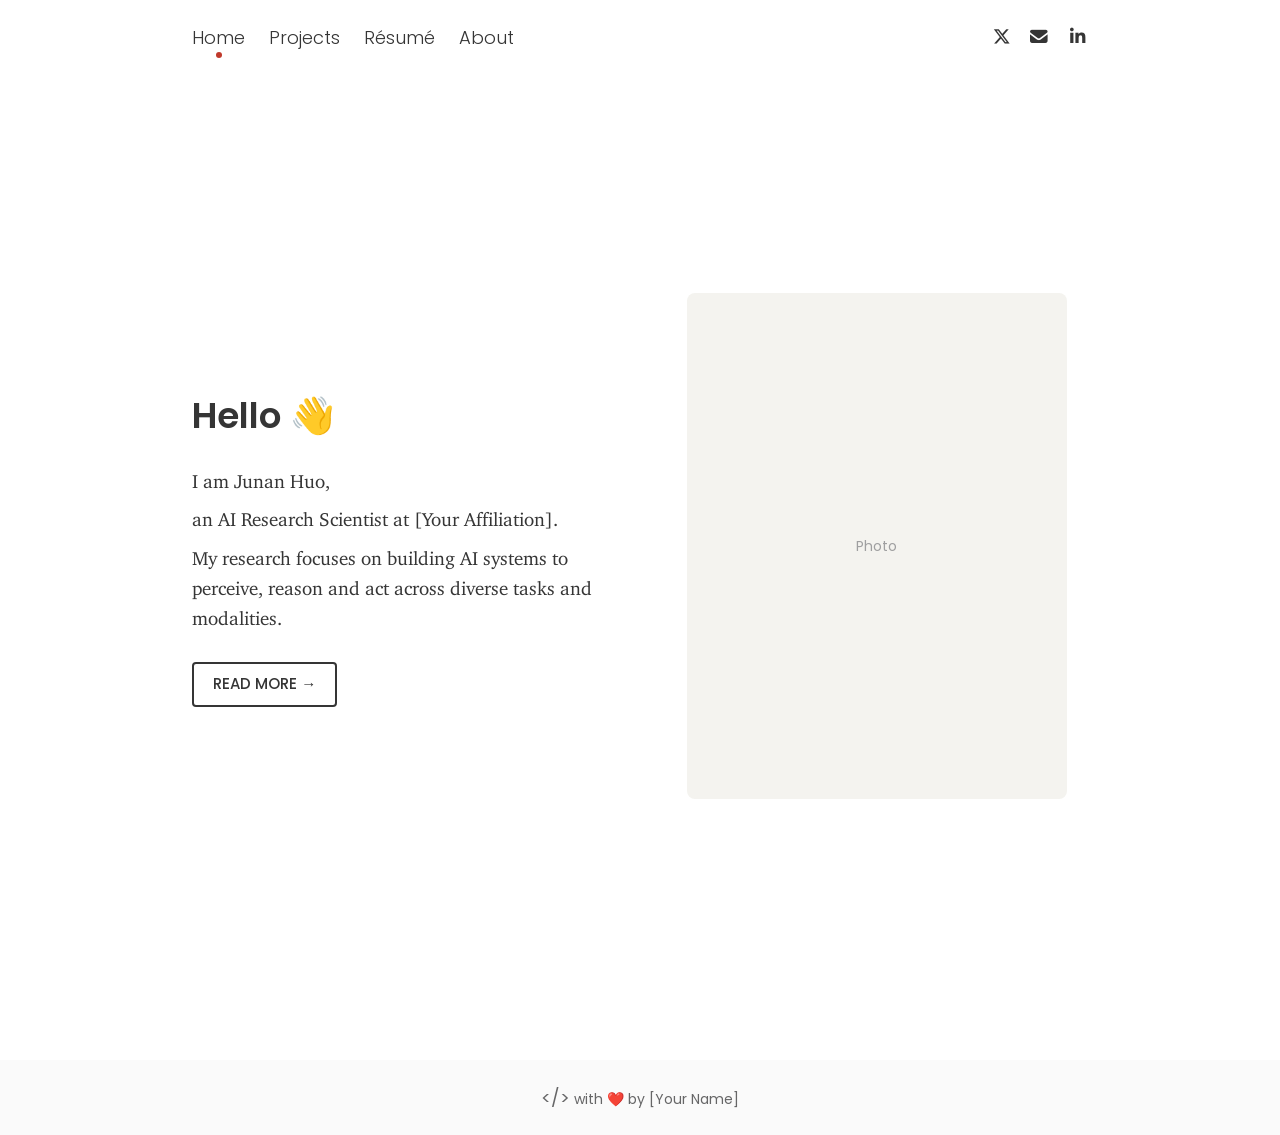
==== commit 57ba4df3: "Update index.html" ====
--- a/index.html
+++ b/index.html
@@ -3,7 +3,8 @@
 <head>
   <meta charset="UTF-8">
   <meta name="viewport" content="width=device-width, initial-scale=1.0">
-  <title>Home</title>
+  <title>Junan Huo | Home</title>
+  <link rel="icon" type="image/x-icon" href="favicon.ico">
   <link rel="stylesheet" type="text/css" media="all" href="assets/stylesheets/main_free.css" />
   <link rel="stylesheet" type="text/css" media="all" href="clarity/clarity.css" />
   <link rel="stylesheet" type="text/css" media="all" href="assets/stylesheets/home.css" />
@@ -20,7 +21,7 @@
     </ul>
     <div class="home-nav-social">
       <a href="https://twitter.com" aria-label="Twitter"><i class="fa-brands fa-x-twitter"></i></a>
-      <a href="mailto:your@email.com" aria-label="Email"><i class="fa-solid fa-envelope"></i></a>
+      <a href="hunjunan0810@Gmail.com" aria-label="Email"><i class="fa-solid fa-envelope"></i></a>
       <a href="https://linkedin.com" aria-label="LinkedIn"><i class="fa-brands fa-linkedin-in"></i></a>
     </div>
   </nav>
@@ -29,7 +30,7 @@
   <main class="home-hero">
     <div class="home-hero-intro">
       <h1>Hello 👋</h1>
-      <p class="lead">I am [Your Name],</p>
+      <p class="lead">I am Junan Huo,</p>
       <p class="lead">an AI Research Scientist at [Your Affiliation].</p>
       <p class="lead">My research focuses on building AI systems to perceive, reason and act across diverse tasks and modalities.</p>
       <a href="about.html" class="read-more">READ MORE →</a>
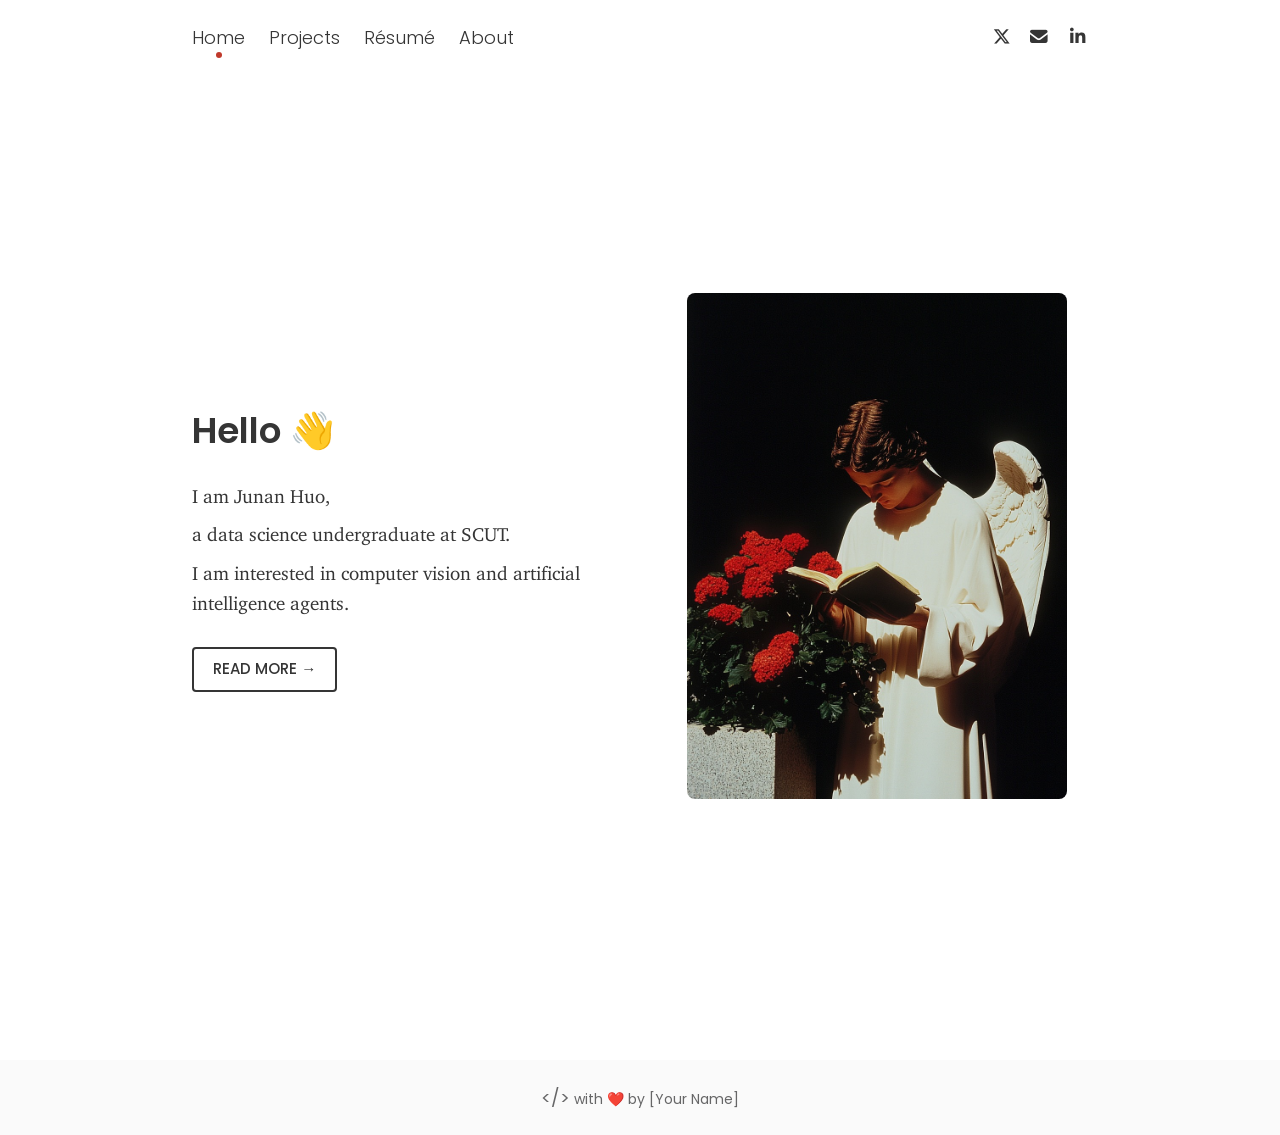
==== commit 03e4e0fe: "up" ====
--- a/index.html
+++ b/index.html
@@ -31,14 +31,13 @@
     <div class="home-hero-intro">
       <h1>Hello 👋</h1>
       <p class="lead">I am Junan Huo,</p>
-      <p class="lead">an AI Research Scientist at [Your Affiliation].</p>
-      <p class="lead">My research focuses on building AI systems to perceive, reason and act across diverse tasks and modalities.</p>
+      <p class="lead">a data science undergraduate at SCUT.</p>
+      <p class="lead">I am interested in computer vision and artificial intelligence agents.</p>
       <a href="about.html" class="read-more">READ MORE →</a>
     </div>
     <div class="home-hero-image">
       <!-- 占位符：替换为你的照片后删除 .placeholder 块，使用下面的 img 标签 -->
-      <div class="placeholder">Photo</div>
-      <!-- <img src="assets/figures/photo.jpg" alt="Your photo"> -->
+      <img src="assets/figures/pic.png" alt="Your photo">
     </div>
   </main>
 
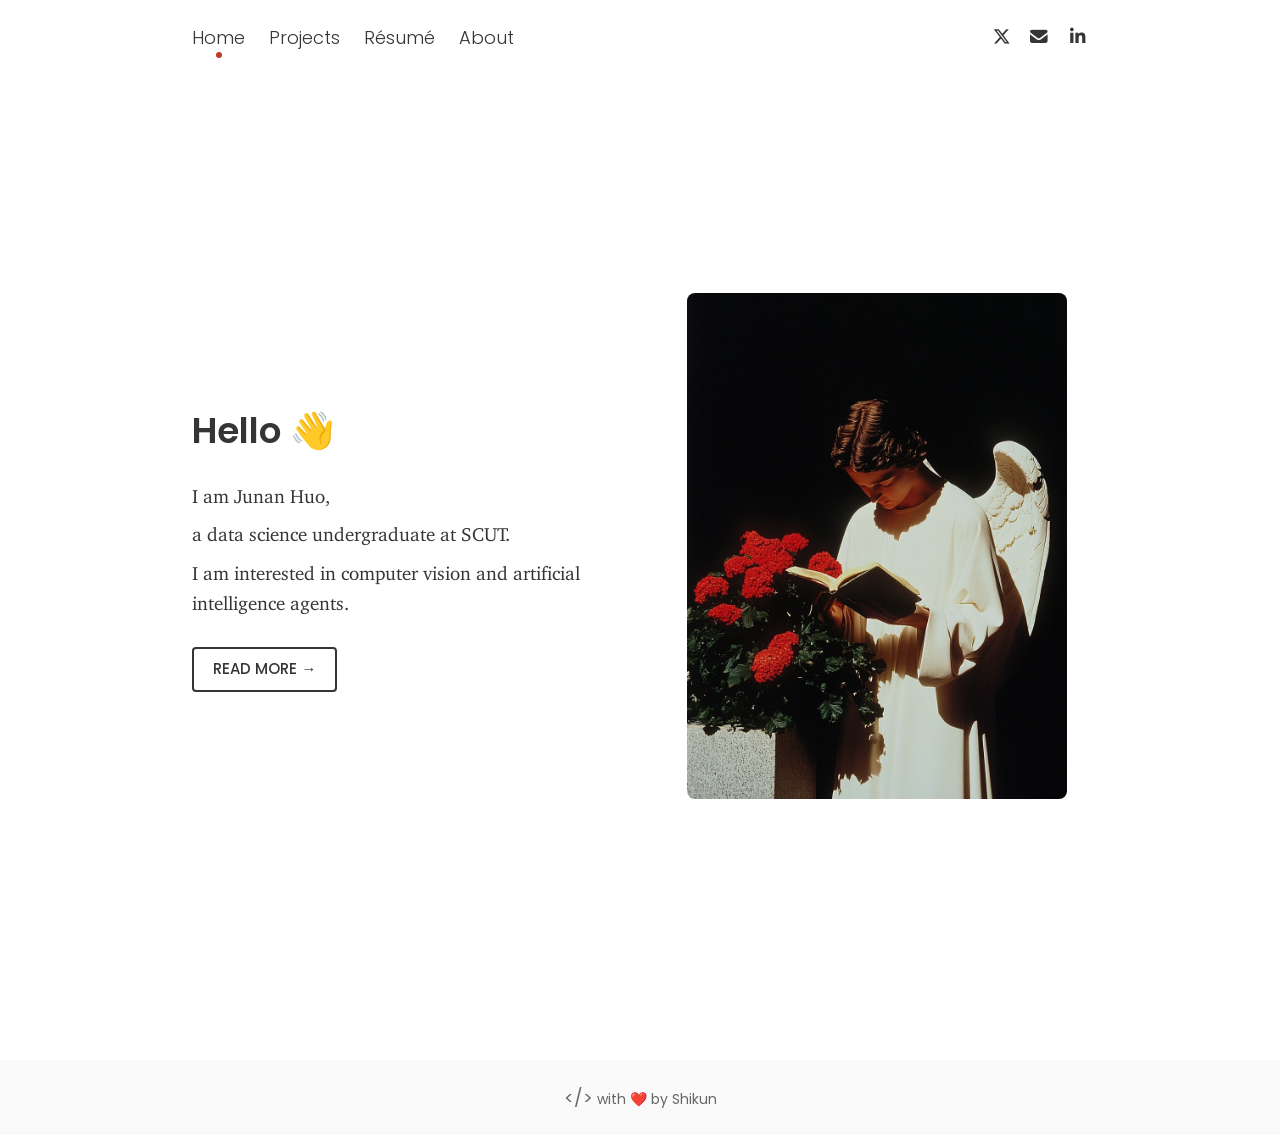
==== commit 104110e1: "up" ====
--- a/index.html
+++ b/index.html
@@ -42,7 +42,7 @@
   </main>
 
   <footer class="home-footer">
-    <a href="https://github.com/lorenmt/clarity-template">&lt;/&gt;</a> with ❤️ by [Your Name]
+    <a href="https://github.com/lorenmt/clarity-template">&lt;/&gt;</a> with ❤️ by Shikun
   </footer>
 </body>
 </html>
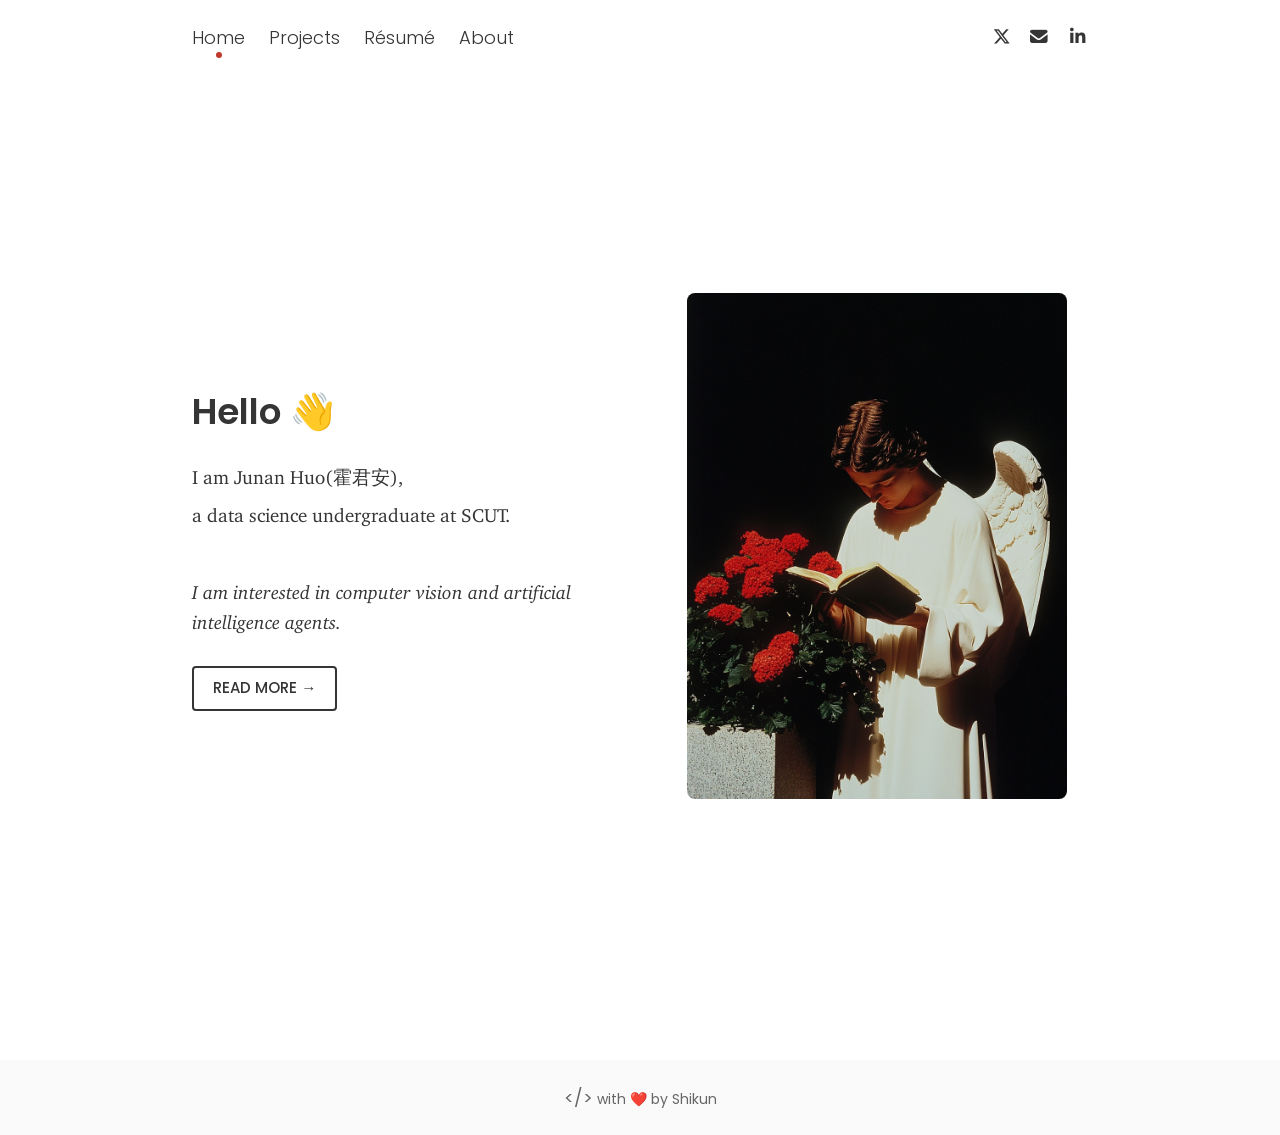
==== commit 24bac1c2: "up" ====
--- a/index.html
+++ b/index.html
@@ -30,13 +30,13 @@
   <main class="home-hero">
     <div class="home-hero-intro">
       <h1>Hello 👋</h1>
-      <p class="lead">I am Junan Huo,</p>
+      <p class="lead">I am Junan Huo(霍君安),</p>
       <p class="lead">a data science undergraduate at SCUT.</p>
-      <p class="lead">I am interested in computer vision and artificial intelligence agents.</p>
+      <p class="lead">&nbsp;</p>
+      <p class="lead"><em>I am interested in computer vision and artificial intelligence agents.</em></p>
       <a href="about.html" class="read-more">READ MORE →</a>
     </div>
     <div class="home-hero-image">
-      <!-- 占位符：替换为你的照片后删除 .placeholder 块，使用下面的 img 标签 -->
       <img src="assets/figures/pic.png" alt="Your photo">
     </div>
   </main>
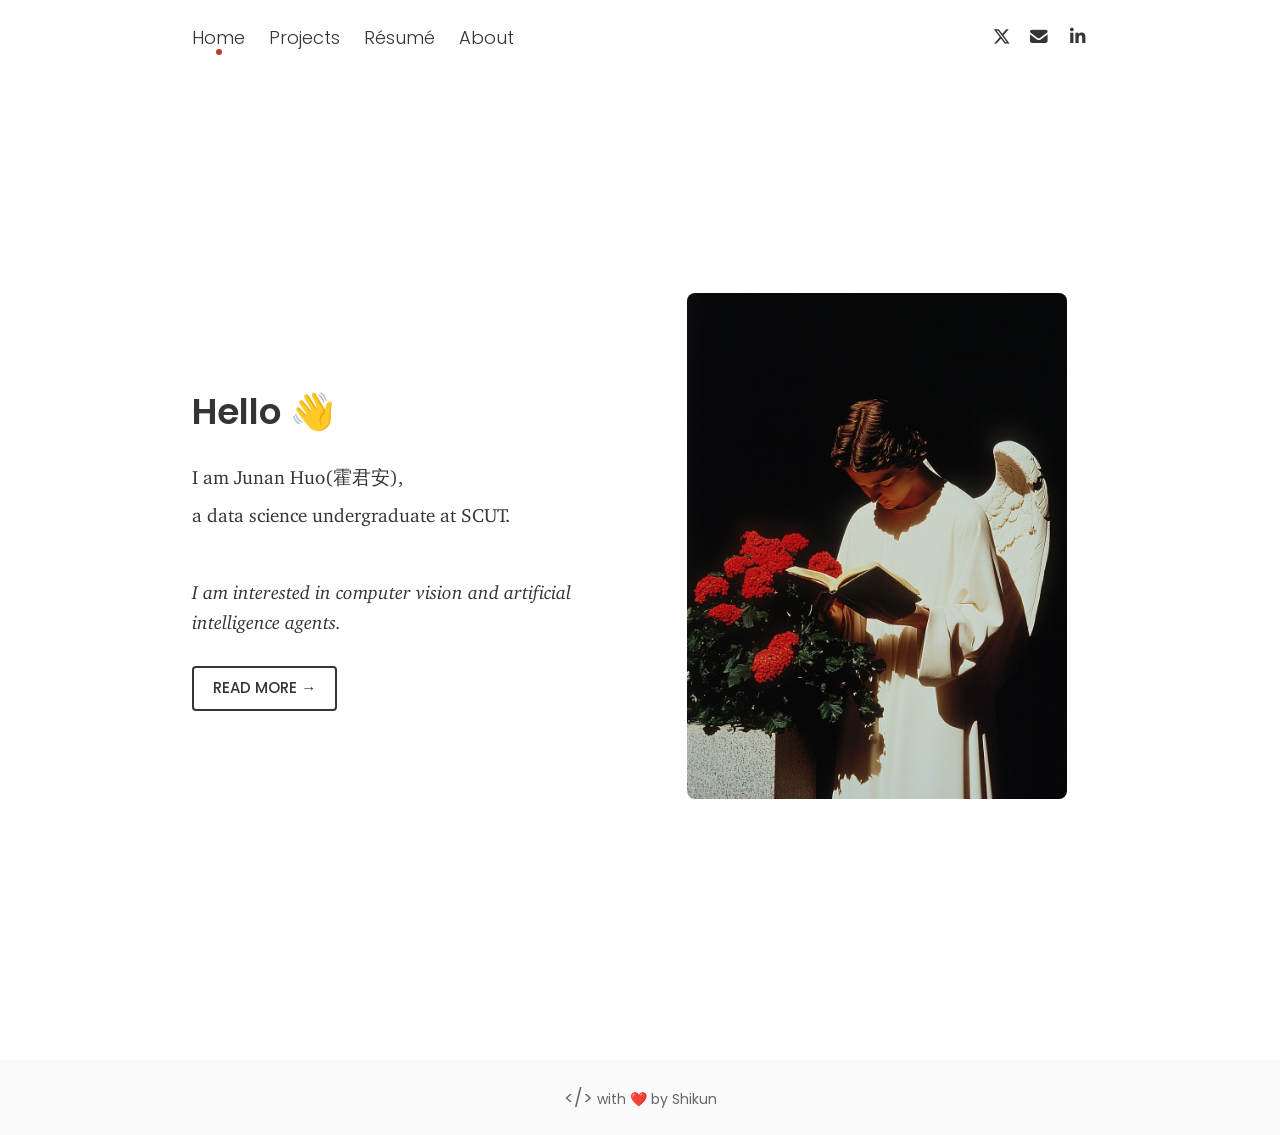
==== commit 1de492cd: "up" ====
--- a/index.html
+++ b/index.html
@@ -9,6 +9,7 @@
   <link rel="stylesheet" type="text/css" media="all" href="clarity/clarity.css" />
   <link rel="stylesheet" type="text/css" media="all" href="assets/stylesheets/home.css" />
   <link href="assets/fontawesome-free-7.2.0-web/css/all.min.css" rel="stylesheet">
+  <script defer src="assets/scripts/nav-indicator.js"></script>
 </head>
 <body>
   <!-- Top navigation -->
--- a/assets/stylesheets/home.css
+++ b/assets/stylesheets/home.css
@@ -39,6 +39,7 @@
   font-family: "Poppins", sans-serif;
   font-size: 15px;
   font-weight: 500;
+  position: relative;
 }
 
 .home-nav-links a {
@@ -52,16 +53,18 @@
   color: #353535;
 }
 
-.home-nav-links a.active::after {
-  content: "";
+/* Moving indicator dot (controlled by JS) */
+.home-nav-indicator {
   position: absolute;
-  left: 50%;
   bottom: -4px;
-  transform: translateX(-50%);
+  left: 0;
   width: 6px;
   height: 6px;
   border-radius: 50%;
   background: #c0392b;
+  transform: translateX(-9999px);
+  transition: transform 180ms ease;
+  pointer-events: none;
 }
 
 .home-nav-social {
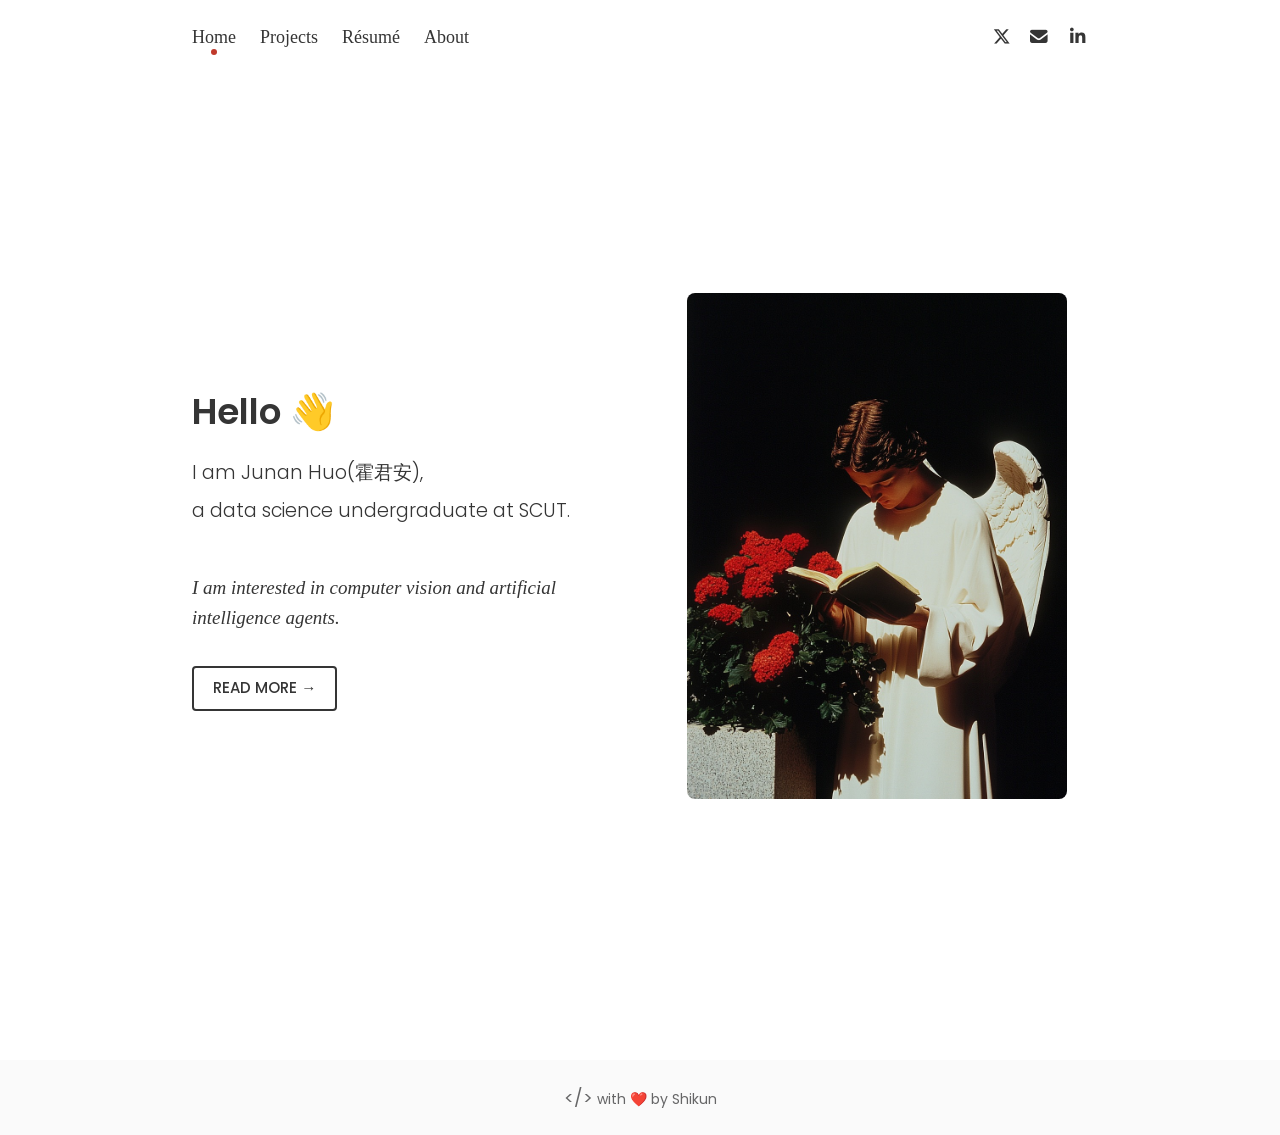
==== commit e87dbc14: "up" ====
--- a/index.html
+++ b/index.html
@@ -4,7 +4,8 @@
   <meta charset="UTF-8">
   <meta name="viewport" content="width=device-width, initial-scale=1.0">
   <title>Junan Huo | Home</title>
-  <link rel="icon" type="image/x-icon" href="favicon.ico">
+  <link rel="icon" type="image/x-icon" sizes="16x16" href="favicon16.ico">
+  <link rel="icon" type="image/x-icon" sizes="32x32" href="favicon32.ico">
   <link rel="stylesheet" type="text/css" media="all" href="assets/stylesheets/main_free.css" />
   <link rel="stylesheet" type="text/css" media="all" href="clarity/clarity.css" />
   <link rel="stylesheet" type="text/css" media="all" href="assets/stylesheets/home.css" />
--- a/assets/stylesheets/main_free.css
+++ b/assets/stylesheets/main_free.css
@@ -1,28 +1,93 @@
 @import url("https://fonts.googleapis.com/css2?family=Fira+Code:wght@400;500;600;700&display=swap");
-@import url("https://fonts.googleapis.com/css2?family=Poppins:ital,wght@0,100;0,200;0,300;0,400;0,500;0,600;0,700;0,800;0,900;1,100;1,200;1,300;1,400;1,500;1,600;1,700;1,800;1,900&display=swap");
 @font-face {
-  font-family: "Charter";
+  font-family: "Tiempos Text";
+  src: url("../fonts/Tiempos/TiemposText-Bold.eot");
+  src: url("../fonts/Tiempos/TiemposText-Bold.eot?#iefix") format("embedded-opentype"), url("../fonts/Tiempos/TiemposText-Bold.woff") format("woff"), url("../fonts/Tiempos/TiemposText-Bold.ttf") format("truetype");
+  font-weight: 700;
   font-style: normal;
-  font-weight: normal;
-  src: url("../fonts/Charter/charter_regular.woff2") format("woff2");
 }
 @font-face {
-  font-family: "Charter";
+  font-family: "Tiempos Text";
+  src: url("../fonts/Tiempos/TiemposText-BoldItalic.eot");
+  src: url("../fonts/Tiempos/TiemposText-BoldItalic.eot?#iefix") format("embedded-opentype"), url("../fonts/Tiempos/TiemposText-BoldItalic.woff") format("woff"), url("../fonts/Tiempos/TiemposText-BoldItalic.ttf") format("truetype");
+  font-weight: 700;
   font-style: italic;
-  font-weight: normal;
-  src: url("../fonts/Charter/charter_italic.woff2") format("woff2");
 }
 @font-face {
-  font-family: "Charter";
+  font-family: "Tiempos Text";
+  src: url("../fonts/Tiempos/TiemposText-Semibold.eot");
+  src: url("../fonts/Tiempos/TiemposText-Semibold.eot?#iefix") format("embedded-opentype"), url("../fonts/Tiempos/TiemposText-Semibold.woff") format("woff"), url("../fonts/Tiempos/TiemposText-Semibold.ttf") format("truetype");
+  font-weight: 600;
   font-style: normal;
-  font-weight: bold;
-  src: url("../fonts/Charter/charter_bold.woff2") format("woff2");
 }
 @font-face {
-  font-family: "Charter";
+  font-family: "Tiempos Text";
+  src: url("../fonts/Tiempos/TiemposText-SemiboldItalic.eot");
+  src: url("../fonts/Tiempos/TiemposText-SemiboldItalic.eot?#iefix") format("embedded-opentype"), url("../fonts/Tiempos/TiemposText-SemiboldItalic.woff") format("woff"), url("../fonts/Tiempos/TiemposText-SemiboldItalic.ttf") format("truetype");
+  font-weight: 600;
   font-style: italic;
-  font-weight: bold;
-  src: url("../fonts/Charter/charter_bold_italic.woff2") format("woff2");
+}
+@font-face {
+  font-family: "Tiempos Text";
+  src: url("../fonts/Tiempos/TiemposText-Regular.eot");
+  src: url("../fonts/Tiempos/TiemposText-Regular.eot?#iefix") format("embedded-opentype"), url("../fonts/Tiempos/TiemposText-Regular.woff") format("woff"), url("../fonts/Tiempos/TiemposText-Regular.ttf") format("truetype");
+  font-weight: 500;
+  font-style: normal;
+}
+@font-face {
+  font-family: "Tiempos Text";
+  src: url("../fonts/Tiempos/TiemposText-Italic.eot");
+  src: url("../fonts/Tiempos/TiemposText-Italic.eot?#iefix") format("embedded-opentype"), url("../fonts/Tiempos/TiemposText-Italic.woff") format("woff"), url("../fonts/Tiempos/TiemposText-Italic.ttf") format("truetype");
+  font-weight: 500;
+  font-style: italic;
+}
+@font-face {
+  font-family: "Athletics";
+  src: url("../fonts/Athletics/Athletics-Bold.eot");
+  src: url("../fonts/Athletics/Athletics-Bold.eot?#iefix") format("embedded-opentype"), url("../fonts/Athletics/Athletics-Bold.woff2") format("woff2"), url("../fonts/Athletics/Athletics-Bold.woff") format("woff"), url("../fonts/Athletics/Athletics-Bold.ttf") format("truetype"), url("../fonts/Athletics/Athletics-Bold.svg#Athletics-Bold") format("svg");
+  font-weight: 700;
+  font-style: normal;
+  font-display: swap;
+}
+@font-face {
+  font-family: "Athletics";
+  src: url("../fonts/Athletics/Athletics-BoldItalic.eot");
+  src: url("../fonts/Athletics/Athletics-BoldItalic.eot?#iefix") format("embedded-opentype"), url("../fonts/Athletics/Athletics-BoldItalic.woff2") format("woff2"), url("../fonts/Athletics/Athletics-BoldItalic.woff") format("woff"), url("../fonts/Athletics/Athletics-BoldItalic.ttf") format("truetype"), url("../fonts/Athletics/Athletics-BoldItalic.svg#Athletics-BoldItalic") format("svg");
+  font-weight: 700;
+  font-style: italic;
+  font-display: swap;
+}
+@font-face {
+  font-family: "Athletics";
+  src: url("../fonts/Athletics/Athletics-Medium.eot");
+  src: url("../fonts/Athletics/Athletics-Medium.eot?#iefix") format("embedded-opentype"), url("../fonts/Athletics/Athletics-Medium.woff2") format("woff2"), url("../fonts/Athletics/Athletics-Medium.woff") format("woff"), url("../fonts/Athletics/Athletics-Medium.ttf") format("truetype"), url("../fonts/Athletics/Athletics-Medium.svg#Athletics-Medium") format("svg");
+  font-weight: 600;
+  font-style: normal;
+  font-display: swap;
+}
+@font-face {
+  font-family: "Athletics";
+  src: url("../fonts/Athletics/Athletics-MediumItalic.eot");
+  src: url("../fonts/Athletics/Athletics-MediumItalic.eot?#iefix") format("embedded-opentype"), url("../fonts/Athletics/Athletics-MediumItalic.woff2") format("woff2"), url("../fonts/Athletics/Athletics-MediumItalic.woff") format("woff"), url("../fonts/Athletics/Athletics-MediumItalic.ttf") format("truetype"), url("../fonts/Athletics/Athletics-MediumItalic.svg#Athletics-MediumItalic") format("svg");
+  font-weight: 600;
+  font-style: italic;
+  font-display: swap;
+}
+@font-face {
+  font-family: "Athletics";
+  src: url("../fonts/Athletics/Athletics-Italic.eot");
+  src: url("../fonts/Athletics/Athletics-Italic.eot?#iefix") format("embedded-opentype"), url("../fonts/Athletics/Athletics-Italic.woff2") format("woff2"), url("../fonts/Athletics/Athletics-Italic.woff") format("woff"), url("../fonts/Athletics/Athletics-Italic.ttf") format("truetype"), url("../fonts/Athletics/Athletics-Italic.svg#Athletics-Italic") format("svg");
+  font-weight: 500;
+  font-style: italic;
+  font-display: swap;
+}
+@font-face {
+  font-family: "Athletics";
+  src: url("../fonts/Athletics/Athletics-Regular.eot");
+  src: url("../fonts/Athletics/Athletics-Regular.eot?#iefix") format("embedded-opentype"), url("../fonts/Athletics/Athletics-Regular.woff2") format("woff2"), url("../fonts/Athletics/Athletics-Regular.woff") format("woff"), url("../fonts/Athletics/Athletics-Regular.ttf") format("truetype"), url("../fonts/Athletics/Athletics-Regular.svg#Athletics-Regular") format("svg");
+  font-weight: 500;
+  font-style: normal;
+  font-display: swap;
 }
 a, abbr, acronym, address, applet, article, aside, audio, b, big, blockquote, body, canvas, caption, center, cite, code, dd, del, details, dfn, div, dl, dt, em, fieldset, figcaption, figure, footer, form, h1, h2, h3, h4, h5, h6, header, hgroup, html, i, iframe, img, ins, kbd, label, legend, li, mark, menu, nav, object, ol, p, pre, q, s, samp, section, small, span, strike, strong, sub, summary, sup, table, tbody, td, tfoot, th, thead, time, tr, tt, u, ul, var, video {
   margin: 0;
@@ -49,7 +114,7 @@
   line-height: 1.6;
   font-weight: 300;
   font-size: 18px;
-  font-family: "Poppins", serif;
+  font-family: "Athletics", serif;
 }
 
 a {
@@ -120,11 +185,6 @@
   flex: 1;
 }
 
-::-moz-selection {
-  color: white;
-  background: #353535;
-}
-
 ::selection {
   color: white;
   background: #353535;
@@ -142,7 +202,7 @@
   }
   h1.title {
     font-weight: 500;
-    font-size: 26px;
+    font-size: 30px;
   }
   h2 {
     line-height: 1.2;
@@ -174,7 +234,7 @@
   h1.title {
     padding: 0 0 1vh;
     font-weight: 500;
-    font-size: 26px;
+    font-size: 30px;
   }
   h2 {
     line-height: 1.2;
@@ -206,7 +266,7 @@
   h1.title {
     padding: 0 0 1vh;
     font-weight: 500;
-    font-size: 26px;
+    font-size: 30px;
   }
   h2 {
     line-height: 1.2;
@@ -230,7 +290,7 @@
     font-size: 17px;
   }
   h1 {
-    font-size: 30px;
+    font-size: 36px;
     line-height: 1.2;
     padding: 1vh 0;
     font-weight: 700;
@@ -238,7 +298,7 @@
   h1.title {
     padding: 0 0 1vh;
     font-weight: 500;
-    font-size: 30px;
+    font-size: 36px;
   }
   h2 {
     line-height: 1.2;
@@ -262,7 +322,7 @@
     font-size: 18px;
   }
   h1 {
-    font-size: 30px;
+    font-size: 36px;
     line-height: 1.2;
     padding: 1.75vh 0;
     font-weight: 700;
@@ -270,7 +330,7 @@
   h1.title {
     padding: 0 0 1vh;
     font-weight: 500;
-    font-size: 36px;
+    font-size: 42px;
   }
   h2 {
     line-height: 1.2;
@@ -294,7 +354,7 @@
     font-size: 18px;
   }
   h1 {
-    font-size: 30px;
+    font-size: 36px;
     line-height: 1.2;
     padding: 1.75vh 0;
     font-weight: 700;
@@ -302,7 +362,7 @@
   h1.title {
     padding: 0 0 1vh;
     font-weight: 500;
-    font-size: 36px;
+    font-size: 42px;
   }
   h2 {
     line-height: 1.2;
@@ -326,7 +386,7 @@
     font-size: 20px;
   }
   h1 {
-    font-size: 30px;
+    font-size: 36px;
     line-height: 1.2;
     padding: 1.75vh 0;
     font-weight: 700;
@@ -334,7 +394,7 @@
   h1.title {
     padding: 0 0 1vh;
     font-weight: 500;
-    font-size: 36px;
+    font-size: 42px;
   }
   h2 {
     line-height: 1.2;
@@ -396,10 +456,6 @@
 }
 div.container.blog#first-content div.blog-title.white * {
   color: white;
-}
-div.container.blog#first-content div.blog-title.white *::-moz-selection {
-  color: #353535 !important;
-  background: white !important;
 }
 div.container.blog#first-content div.blog-title.white *::selection {
   color: #353535 !important;
@@ -424,7 +480,7 @@
   line-height: 1.2;
 }
 div.container.blog#first-content div.blog-title .blog-intro p.abstract {
-  font-family: "Poppins";
+  font-family: "Athletics";
   font-weight: 400;
   padding: 1vh 0;
 }
@@ -457,7 +513,7 @@
 
 div.container.blog p.text {
   padding: 1.5vh 0;
-  font-family: "Charter", sans-serif;
+  font-family: "Tiempos Text", sans-serif;
 }
 div.container.blog p.text:last-child {
   padding-bottom: 0;
@@ -560,8 +616,7 @@
   }
   div.container.blog#first-content div.blog-title {
     grid-template-columns: 1fr 1fr;
-    -moz-column-gap: 2vw;
-         column-gap: 2vw;
+    column-gap: 2vw;
   }
   div.container.blog#first-content div.blog-title .blog-cover {
     margin: 0 0 0 auto;
@@ -624,8 +679,7 @@
   div.container.blog#first-content div.blog-title {
     grid-template-columns: 1fr 1fr;
     grid-row: 75vh;
-    -moz-column-gap: 3vw;
-         column-gap: 3vw;
+    column-gap: 3vw;
   }
   div.container.blog#first-content div.blog-title .blog-intro {
     display: flex;
@@ -674,8 +728,7 @@
   div.container.blog#first-content div.blog-title {
     grid-template-columns: 1fr 1fr;
     grid-row: 75vh;
-    -moz-column-gap: 4vw;
-         column-gap: 4vw;
+    column-gap: 4vw;
   }
   div.container.blog#first-content div.blog-title .blog-intro {
     padding: 5vh 0;
@@ -721,8 +774,7 @@
   div.container.blog#first-content div.blog-title {
     grid-template-columns: 1fr 1fr;
     grid-row: 75vh;
-    -moz-column-gap: 4vw;
-         column-gap: 4vw;
+    column-gap: 4vw;
   }
   div.container.blog#first-content div.blog-title .blog-intro {
     padding: 5vh 0;
@@ -765,8 +817,7 @@
   div.container.blog#first-content div.blog-title {
     grid-template-columns: 1fr 1fr;
     grid-row: 65vh;
-    -moz-column-gap: 5vw;
-         column-gap: 5vw;
+    column-gap: 5vw;
   }
   div.container.blog#first-content div.blog-title .blog-intro {
     padding: 5vh 0;
@@ -809,8 +860,7 @@
   div.container.blog#first-content div.blog-title {
     grid-template-columns: 1fr 1fr;
     grid-row: 65vh;
-    -moz-column-gap: 6vw;
-         column-gap: 6vw;
+    column-gap: 6vw;
   }
   div.container.blog#first-content div.blog-title .blog-intro {
     padding: 5vh 0;
@@ -853,8 +903,7 @@
   div.container.blog#first-content div.blog-title {
     grid-template-columns: 1fr 1fr;
     grid-row: 75vh;
-    -moz-column-gap: 7vw;
-         column-gap: 7vw;
+    column-gap: 7vw;
   }
   div.container.blog#first-content div.blog-title .blog-intro {
     padding: 5vh 0;
@@ -907,13 +956,11 @@
   justify-content: center;
   font-size: 0.7em;
   font-weight: 700;
-  font-family: "Poppins", sans-serif;
+  font-family: "Athletics", sans-serif;
   letter-spacing: 0.075em;
   text-decoration: none;
   text-transform: uppercase;
-  -webkit-user-select: none;
-     -moz-user-select: none;
-          user-select: none;
+  user-select: none;
 }
 input[type=submit]:hover, input[type=reset]:hover, input[type=button]:hover,
 button:hover, .button:hover {
@@ -966,15 +1013,11 @@
 }
 .slide-menu .dots {
   margin-bottom: -10px;
-  -webkit-user-select: none;
-     -moz-user-select: none;
-          user-select: none;
+  user-select: none;
 }
 .slide-menu .dots .dot {
   position: relative;
-  -webkit-appearance: none;
-     -moz-appearance: none;
-          appearance: none;
+  appearance: none;
   display: inline-block;
   background-color: #c6c6c6;
   cursor: pointer;
@@ -1017,7 +1060,7 @@
 table {
   margin: 0.5vh 0;
   width: 100%;
-  font-family: "Poppins", sans-serif;
+  font-family: "Athletics", sans-serif;
 }
 table a {
   font-size: inherit;
@@ -1128,13 +1171,11 @@
   justify-content: center;
   font-size: 0.7em;
   font-weight: 700;
-  font-family: "Poppins", sans-serif;
+  font-family: "Athletics", sans-serif;
   letter-spacing: 0.075em;
   text-decoration: none;
   text-transform: uppercase;
-  -webkit-user-select: none;
-     -moz-user-select: none;
-          user-select: none;
+  user-select: none;
   border: none;
   z-index: 10;
   gap: 0;
@@ -1252,7 +1293,7 @@
 .before figcaption,
 .after figcaption {
   font-size: 90%;
-  font-family: "Poppins";
+  font-family: "Athletics";
   background: transparent;
   color: #353535;
   padding: 8px;
@@ -1348,7 +1389,7 @@
   h1.title {
     font-weight: 400;
     letter-spacing: 0px;
-    font-size: 26px;
+    font-size: 30px;
   }
   h2 {
     line-height: 1.2;
@@ -1381,7 +1422,7 @@
     padding: 0 0 1vh;
     font-weight: 400;
     letter-spacing: 0px;
-    font-size: 26px;
+    font-size: 30px;
   }
   h2 {
     line-height: 1.2;
@@ -1411,7 +1452,7 @@
   }
   h1.title {
     padding: 0 0 1vh;
-    font-size: 26px;
+    font-size: 30px;
   }
   h2 {
     padding: 1vh 0;
@@ -1431,13 +1472,13 @@
     font-size: 18px;
   }
   h1 {
-    font-size: 26px;
+    font-size: 30px;
     line-height: 1.2;
     padding: 1vh 0;
   }
   h1.title {
     padding: 0 0 1vh;
-    font-size: 30px;
+    font-size: 36px;
   }
   h2 {
     padding: 1vh 0;
@@ -1457,13 +1498,13 @@
     font-size: 20px;
   }
   h1 {
-    font-size: 30px;
+    font-size: 36px;
     line-height: 1.2;
     padding: 1.75vh 0;
   }
   h1.title {
     padding: 0 0 1vh;
-    font-size: 36px;
+    font-size: 42px;
   }
   h2 {
     padding: 1.5vh 0;
@@ -1483,13 +1524,13 @@
     font-size: 20px;
   }
   h1 {
-    font-size: 30px;
+    font-size: 36px;
     line-height: 1.2;
     padding: 1.75vh 0;
   }
   h1.title {
     padding: 0 0 1vh;
-    font-size: 36px;
+    font-size: 42px;
   }
   h2 {
     padding: 1.5vh 0;
@@ -1509,13 +1550,13 @@
     font-size: 22px;
   }
   h1 {
-    font-size: 30px;
+    font-size: 36px;
     line-height: 1.2;
     padding: 1.75vh 0;
   }
   h1.title {
     padding: 0 0 1vh;
-    font-size: 36px;
+    font-size: 42px;
   }
   h2 {
     padding: 1.5vh 0;
@@ -1533,20 +1574,20 @@
   }
 }
 footer p {
-  font-family: "Charter";
+  font-family: "Tiempos Text";
 }
 
 /* ======================== Blog ===================== */
 div.container.blog#first-content div.blog-title .blog-intro p.author {
   padding: 4px 0 10px;
-  font-family: "Poppins";
+  font-family: "Athletics";
   font-style: italic;
   font-weight: 400;
   line-height: 1.2;
   font-size: 85%;
 }
 div.container.blog#first-content div.blog-title .blog-intro p.abstract {
-  font-family: "Poppins";
+  font-family: "Athletics";
   font-weight: 400;
   padding: 1vh 0;
   font-size: 85%;
@@ -1561,7 +1602,7 @@
 
 div.container.blog p.text {
   padding: 1.5vh 0;
-  font-family: "Charter", sans-serif;
+  font-family: "Tiempos Text", sans-serif;
 }
 div.container.blog p.text:last-child {
   padding-bottom: 0;
@@ -1604,4 +1645,4 @@
 .before figcaption,
 .after figcaption {
   font-size: 70%;
-}/*# sourceMappingURL=main_free.css.map */+}
